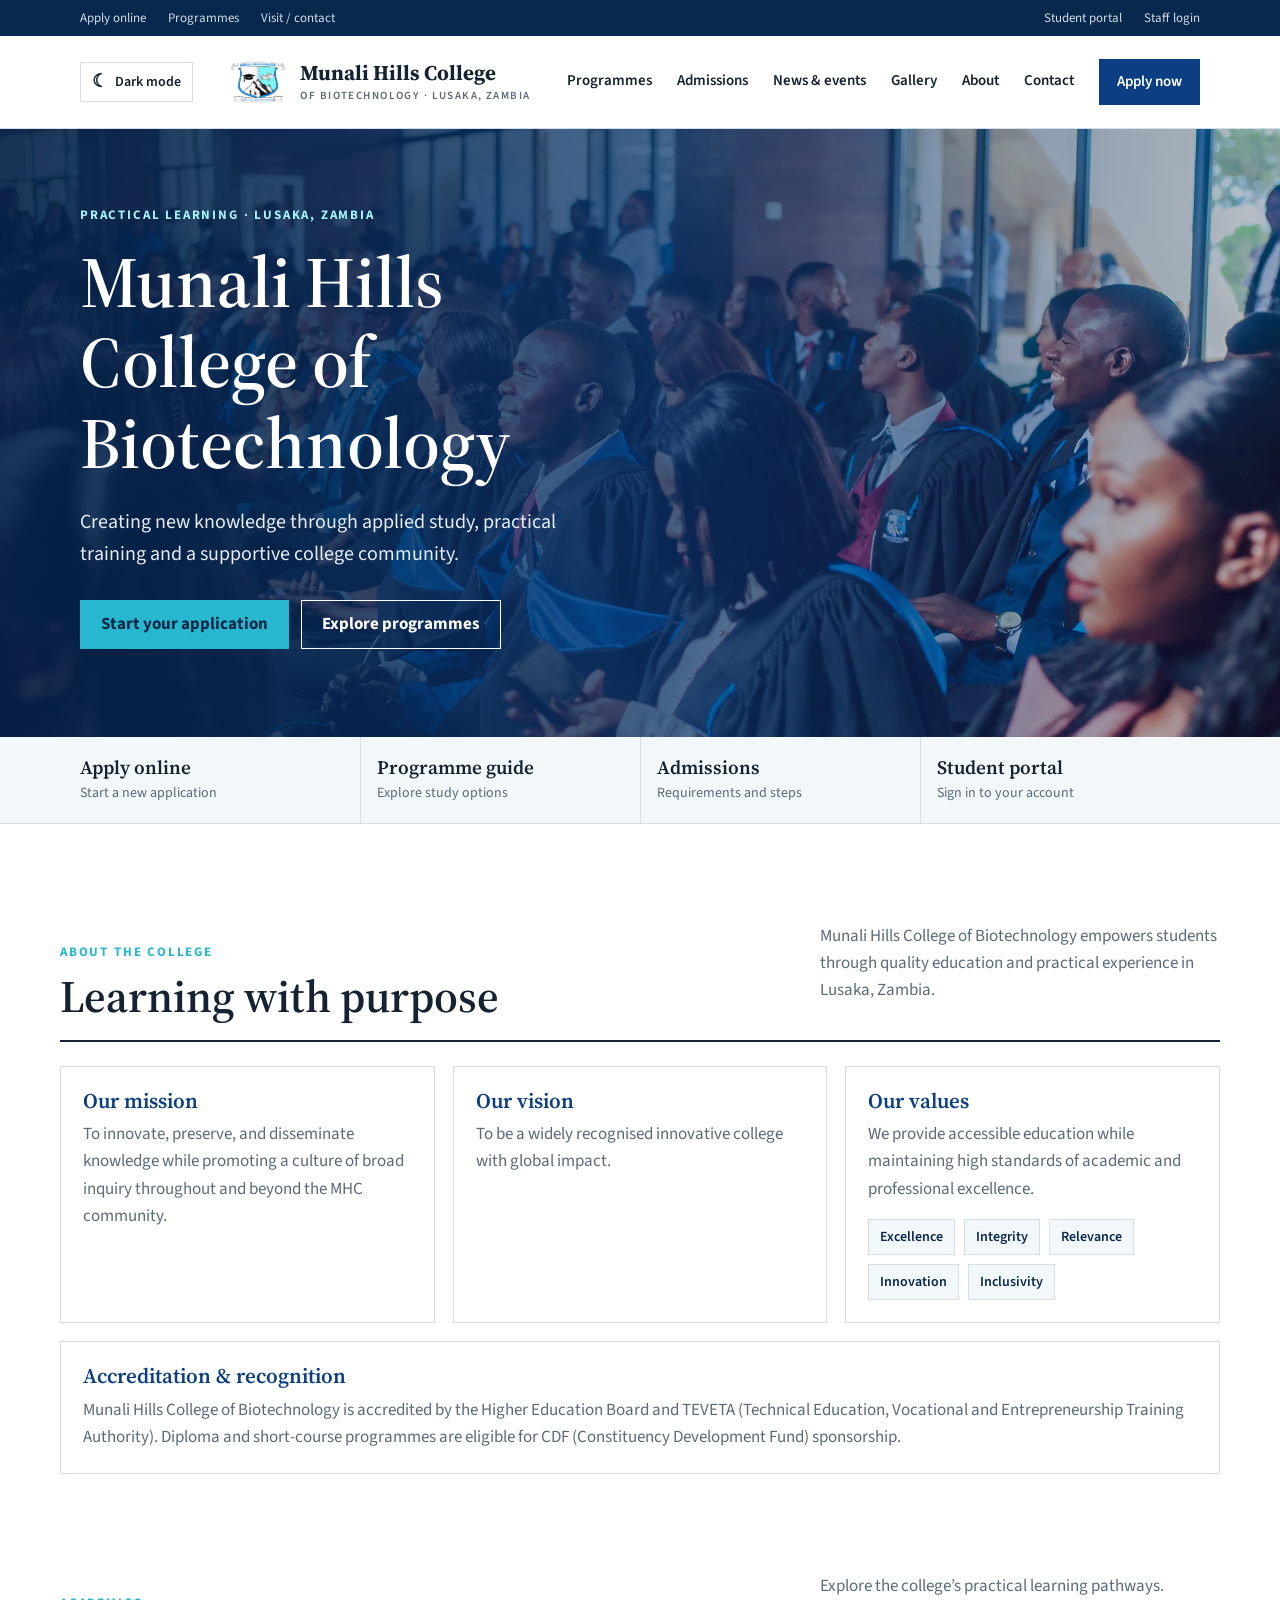
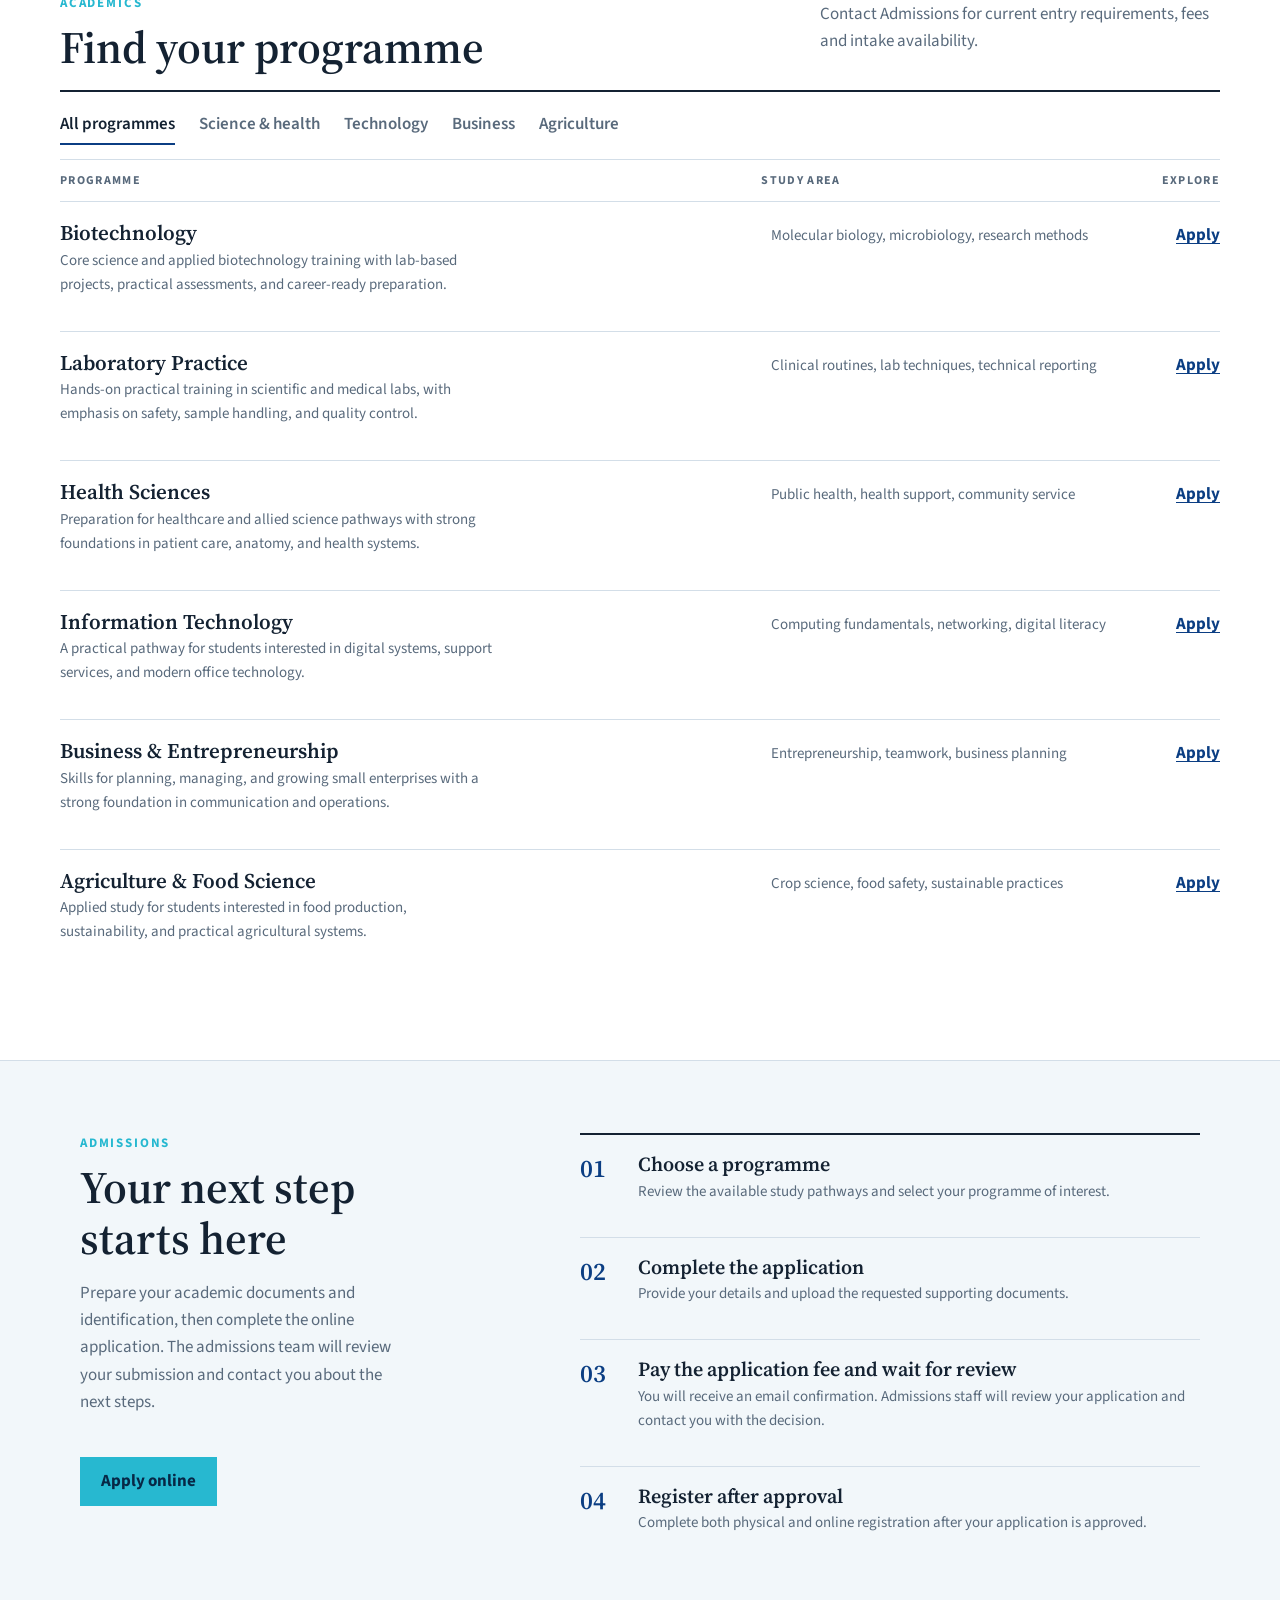
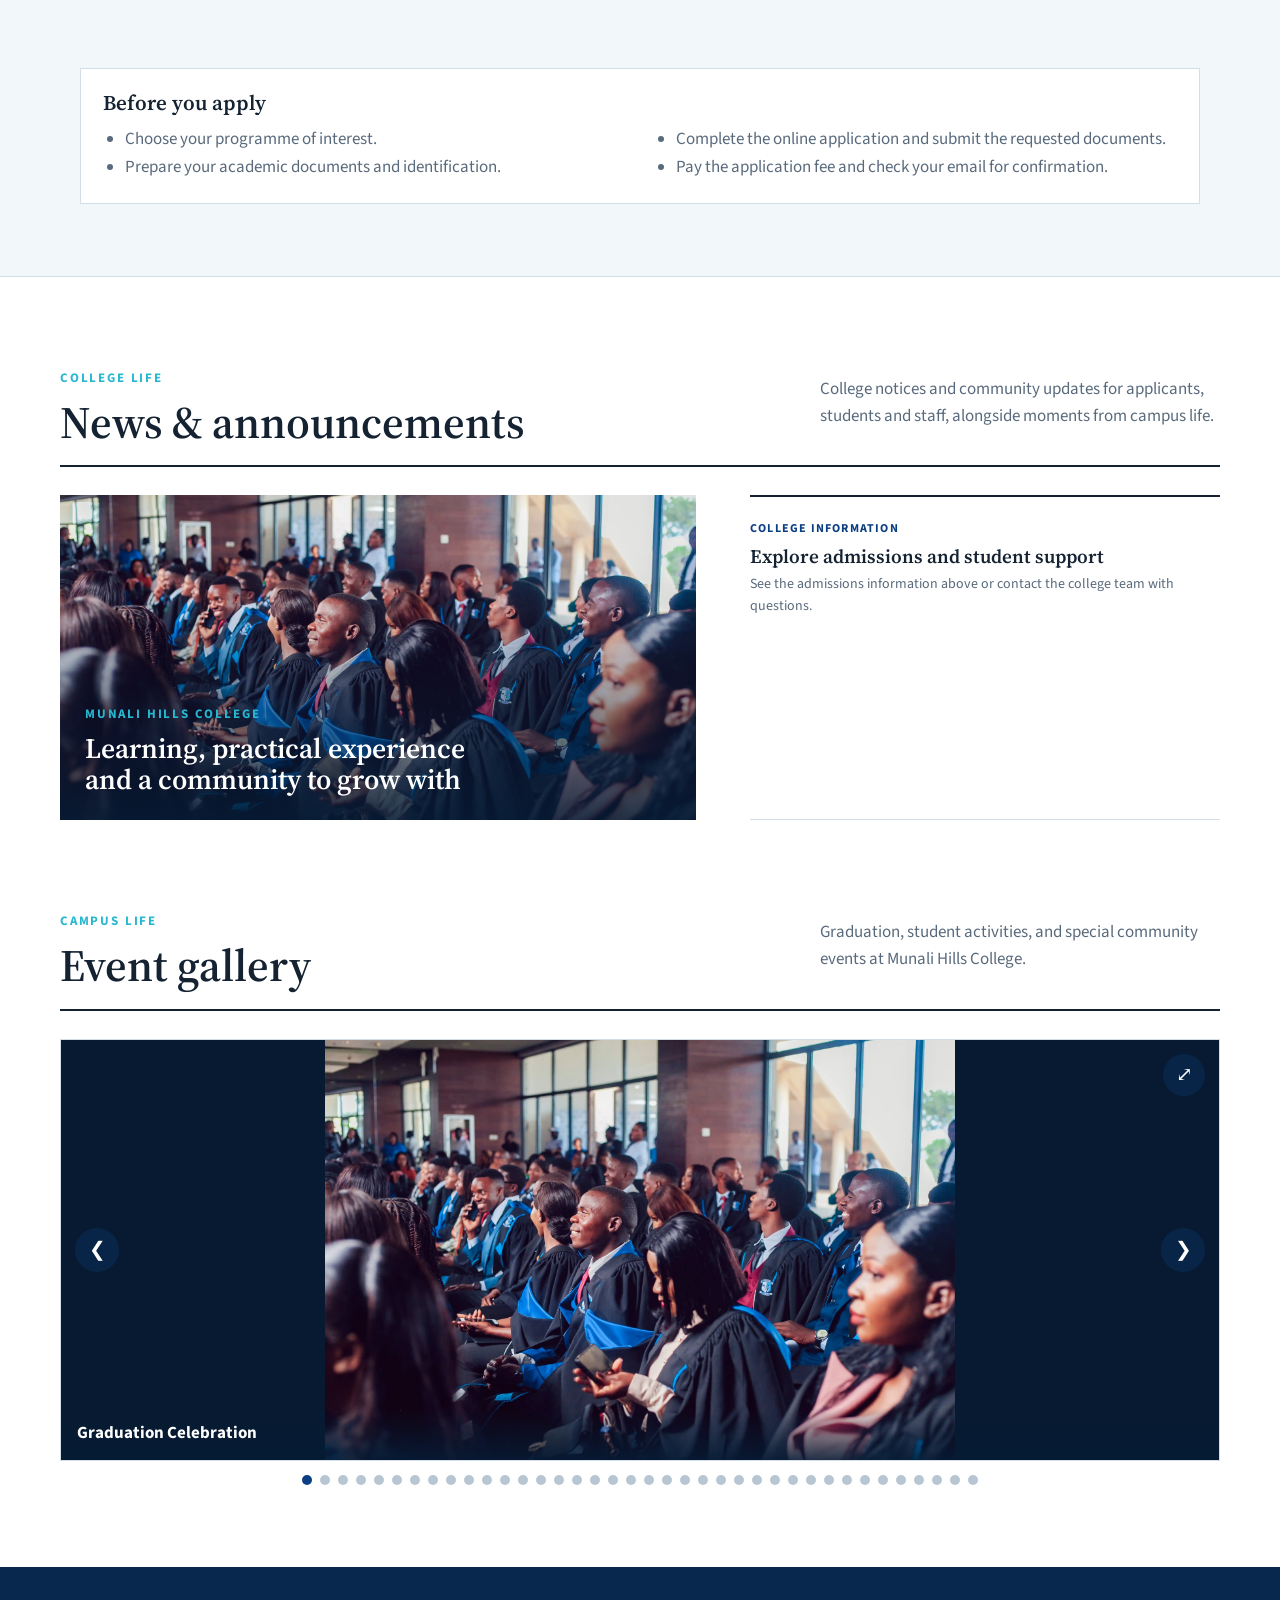
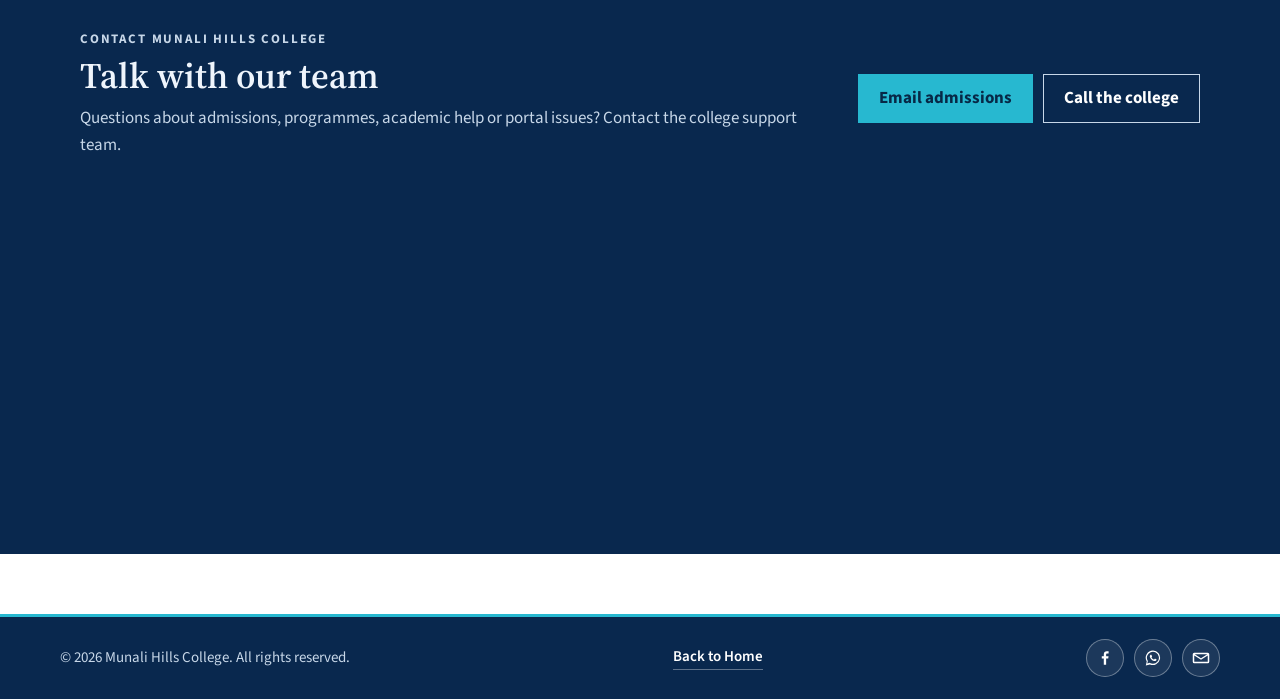
==== index.html @ 4e949d1a "Add files via upload" ====
<!doctype html>
<html lang="en">
<head>
    <meta charset="utf-8">
    <meta name="viewport" content="width=device-width, initial-scale=1">
    <meta name="description" content="Explore programmes and admissions at Munali Hills College of Biotechnology in Lusaka, Zambia.">
    <meta name="theme-color" content="#0b3e83">
    <title>Munali Hills College of Biotechnology</title>
    <link rel="icon" href="logo%204k.webp" type="image/webp">
    <link rel="preconnect" href="https://fonts.googleapis.com">
    <link rel="preconnect" href="https://fonts.gstatic.com" crossorigin>
    <link rel="stylesheet" href="https://fonts.googleapis.com/css2?family=Source+Serif+4:wght@400;600;700&family=Source+Sans+3:wght@400;500;600;700&display=swap">
    <link rel="stylesheet" href="site-theme.css">
    <script src="site-theme.js" defer></script>
    <style>
        :root {
            color-scheme: light;
            --paper: #fff;
            --wash: #f2f7fa;
            --ink: #142232;
            --muted: #596a7c;
            --rule: #d3dee8;
            --blue: #0b3e83;
            --blue-deep: #09284e;
            --cyan: #27b8d0;
            --serif: "Source Serif 4", Georgia, "Times New Roman", serif;
            --sans: "Source Sans 3", "Segoe UI", Arial, sans-serif;
        }
        html[data-theme="dark"] {
            color-scheme: dark;
            --paper: #101b2a;
            --wash: #172538;
            --ink: #e7eef7;
            --muted: #b2c0d0;
            --rule: #34465b;
            --blue-deep: #071321;
        }
        * { box-sizing: border-box; }
        html { scroll-behavior: smooth; scroll-padding-top: 92px; }
        body { margin: 0; color: var(--ink); background: var(--paper); font: 17px/1.6 var(--sans); }
        a { color: inherit; }
        button, input, select, textarea { font: inherit; }
        :focus-visible { outline: 3px solid var(--cyan); outline-offset: 3px; }
        .wrap { width: min(1160px, calc(100% - 40px)); margin-inline: auto; }
        .full { margin-inline: calc(50% - 50vw); padding-inline: max(20px, calc((100vw - 1160px) / 2)); }
        .utility { color: #eef5fc; background: var(--blue-deep); font-size: 13px; }
        .utility-inner { min-height: 36px; display: flex; align-items: center; justify-content: space-between; gap: 16px; }
        .utility-links { display: flex; flex-wrap: wrap; gap: 22px; }
        .utility a { text-decoration: none; opacity: .88; }
        .utility a:hover { opacity: 1; text-decoration: underline; }
        .masthead { position: sticky; top: 0; z-index: 20; background: var(--paper); border-bottom: 1px solid var(--rule); }
        .masthead-inner { min-height: 92px; display: flex; align-items: center; justify-content: space-between; gap: 22px; }
        .theme-toggle { flex: 0 0 auto; display: inline-flex; align-items: center; justify-content: center; gap: 7px; min-height: 40px; padding: 8px 11px; border: 1px solid var(--rule); background: var(--paper); color: var(--ink); cursor: pointer; font-size: 14px; font-weight: 600; }
        .theme-toggle:hover { border-color: var(--cyan); }
        .theme-toggle-icon { font-size: 18px; line-height: 1; }
        .brand { display: flex; align-items: center; gap: 13px; min-width: 0; text-decoration: none; }
        .brand img { display: block; width: 58px; height: 58px; object-fit: contain; flex: 0 0 auto; }
        .brand-name { font: 700 21px/1.08 var(--serif); }
        .brand-name small { display: block; margin-top: 5px; color: var(--muted); font: 600 11px/1.2 var(--sans); letter-spacing: .13em; text-transform: uppercase; }
        .main-nav { display: flex; align-items: center; gap: 25px; }
        .main-nav a { padding: 7px 0; border-bottom: 2px solid transparent; text-decoration: none; font-size: 15px; font-weight: 600; }
        .main-nav a:hover { border-bottom-color: var(--cyan); }
        .main-nav .apply-link { padding: 10px 17px; border: 1px solid var(--blue); color: #fff; background: var(--blue); }
        .main-nav .apply-link:hover { border-color: var(--blue-deep); background: var(--blue-deep); }
        .menu-toggle { display: none; border: 1px solid var(--rule); background: var(--paper); color: var(--ink); padding: 8px 11px; cursor: pointer; }
        .hero { position: relative; min-height: 570px; isolation: isolate; display: flex; align-items: center; color: #fff; background: var(--blue); overflow: hidden; }
        .hero::before { position: absolute; z-index: -2; inset: 0; content: ""; background: url("gradyating%20students.webp") center 43% / cover no-repeat; }
        .hero::after { position: absolute; z-index: -1; inset: 0; content: ""; background: linear-gradient(90deg, rgba(5, 34, 72, .9), rgba(7, 53, 107, .72) 52%, rgba(8, 37, 74, .2)); }
        .hero-copy { max-width: 720px; padding-block: 76px 88px; animation: enter .65s ease-out both; }
        .eyebrow { margin: 0; color: var(--cyan); font-size: 13px; font-weight: 700; letter-spacing: .14em; text-transform: uppercase; }
        .hero .eyebrow { color: #a5f2fb; }
        h1, h2, h3 { margin: 0; font-family: var(--serif); font-weight: 600; line-height: 1.12; text-wrap: balance; }
        h1 { max-width: 14ch; margin-top: 16px; font-size: clamp(42px, 6vw, 72px); }
        .hero-copy > p:not(.eyebrow) { max-width: 52ch; margin: 22px 0 0; color: #e6edf6; font-size: 20px; }
        .hero-actions { display: flex; flex-wrap: wrap; gap: 12px; margin-top: 30px; }
        .button { display: inline-flex; min-height: 46px; align-items: center; justify-content: center; padding: 10px 20px; border: 1px solid var(--cyan); background: var(--cyan); color: #072846; text-decoration: none; font-weight: 700; }
        .button:hover { background: #8be5ee; border-color: #8be5ee; }
        .button-outline { border-color: #fff; background: transparent; color: #fff; }
        .button-outline:hover { color: var(--blue-deep); background: #fff; border-color: #fff; }
        .quick-strip { background: var(--wash); border-bottom: 1px solid var(--rule); }
        .quick-grid { display: grid; grid-template-columns: repeat(4, minmax(0, 1fr)); }
        .quick-grid a { display: block; padding: 19px 16px; border-left: 1px solid var(--rule); text-decoration: none; }
        .quick-grid a:first-child { border-left: 0; padding-left: 0; }
        .quick-grid b { display: block; font: 600 19px/1.2 var(--serif); }
        .quick-grid span { display: block; margin-top: 3px; color: var(--muted); font-size: 14px; }
        .quick-grid a:hover b { color: var(--blue); text-decoration: underline; text-underline-offset: 3px; }
        .section { padding-top: 82px; }
        .section-heading { display: grid; grid-template-columns: 1fr 1fr; align-items: end; gap: 28px; padding-bottom: 18px; border-bottom: 2px solid var(--ink); }
        .section-heading h2 { margin-top: 8px; font-size: clamp(32px, 4vw, 45px); }
        .section-heading > p { justify-self: end; max-width: 50ch; color: var(--muted); }
        .filter-list { display: flex; flex-wrap: wrap; gap: 8px 24px; padding-block: 14px; border-bottom: 1px solid var(--rule); }
        .filter-button { padding: 5px 0; border: 0; border-bottom: 2px solid transparent; background: none; color: var(--muted); cursor: pointer; font-weight: 600; }
        .filter-button[aria-pressed="true"] { color: var(--ink); border-bottom-color: var(--blue); }
        .program-head, .program-row { display: grid; grid-template-columns: minmax(0, 1.8fr) minmax(0, 1fr) auto; align-items: baseline; gap: 24px; }
        .program-head { padding-block: 11px; color: var(--muted); font-size: 12px; font-weight: 700; letter-spacing: .11em; text-transform: uppercase; }
        .program-row { padding-block: 19px; border-top: 1px solid var(--rule); }
        .program-row h3 { font-size: 21px; }
        .program-row p { max-width: 62ch; margin-top: 4px; color: var(--muted); font-size: 15px; }
        .program-row .field { color: var(--muted); font-size: 15px; }
        .program-row[hidden] { display: none !important; }
        .text-link { color: var(--blue); font-weight: 700; text-decoration-thickness: 1px; text-underline-offset: 3px; white-space: nowrap; }
        .section-intro { max-width: 68ch; margin: 18px 0 0; color: var(--muted); }
        .about-grid, .support-grid { display: grid; grid-template-columns: repeat(3, minmax(0, 1fr)); gap: 18px; padding-top: 24px; }
        .support-grid { grid-template-columns: 1fr; }
        .info-card { padding: 22px; border: 1px solid var(--rule); background: var(--paper); }
        .info-card h3 { margin-bottom: 9px; color: var(--blue); font-size: 21px; }
        .info-card p { margin: 0; color: var(--muted); }
        .values-list { display: flex; flex-wrap: wrap; gap: 9px; margin-top: 16px; }
        .values-list span { padding: 6px 11px; border: 1px solid var(--rule); color: var(--blue-deep); background: var(--wash); font-size: 14px; font-weight: 600; }
        .admissions-checklist { grid-column: 1 / -1; display: grid; grid-template-columns: repeat(2, minmax(0, 1fr)); gap: 12px 28px; margin-top: 30px; padding: 22px; border: 1px solid var(--rule); background: var(--paper); }
        .admissions-checklist h3 { grid-column: 1 / -1; font-size: 21px; }
        .admissions-checklist ul { margin: 0; padding-left: 22px; color: var(--muted); }
        .gallery-slider { position: relative; margin-top: 28px; overflow: hidden; border: 1px solid var(--rule); background: var(--wash); }
        .gallery-stage { position: relative; min-height: 420px; overflow: hidden; background: #071a31; }
        .gallery-slide { position: absolute; inset: 0; opacity: 0; pointer-events: none; transition: opacity .5s ease; }
        .gallery-slide.active { opacity: 1; pointer-events: auto; }
        .gallery-slide img { display: block; width: 100%; height: 420px; object-fit: contain; }
        .gallery-caption { position: absolute; right: 0; bottom: 0; left: 0; padding: 12px 16px; color: #fff; background: linear-gradient(transparent, rgba(5, 27, 52, .88)); font-weight: 700; }
        .gallery-slider button { cursor: pointer; }
        .gallery-fullscreen, .gallery-nav { position: absolute; z-index: 2; display: grid; place-items: center; border: 0; border-radius: 50%; color: #fff; background: rgba(9, 40, 78, .8); }
        .gallery-fullscreen { top: 14px; right: 14px; width: 42px; height: 42px; font-size: 20px; }
        .gallery-nav { top: 50%; width: 44px; height: 44px; transform: translateY(-50%); font-size: 20px; }
        .gallery-prev { left: 14px; }
        .gallery-next { right: 14px; }
        .gallery-fullscreen-overlay { position: fixed; z-index: 100; inset: 0; display: none; align-items: center; justify-content: center; padding: 24px; background: rgba(2, 6, 23, .94); }
        .gallery-fullscreen-overlay.active { display: flex; }
        .gallery-fullscreen-panel { width: min(100%, 1100px); text-align: center; }
        .gallery-fullscreen-image { display: block; width: 100%; max-height: 78vh; object-fit: contain; }
        .gallery-fullscreen-caption { margin-top: 12px; color: #fff; font-weight: 700; }
        .gallery-fullscreen-close, .gallery-fullscreen-nav { position: absolute; z-index: 1; display: grid; place-items: center; width: 44px; height: 44px; border: 1px solid rgba(255,255,255,.4); border-radius: 50%; color: #fff; background: rgba(255,255,255,.14); font-size: 24px; }
        .gallery-fullscreen-close { top: 18px; right: 18px; }
        .gallery-fullscreen-nav { top: 50%; transform: translateY(-50%); }
        .gallery-fullscreen-prev { left: 18px; }
        .gallery-fullscreen-next { right: 18px; }
        .gallery-dots { display: flex; justify-content: center; gap: 8px; margin-top: 14px; }
        .gallery-dot { width: 10px; height: 10px; padding: 0; border: 0; border-radius: 50%; background: #b8c6d4; }
        .gallery-dot.active { background: var(--blue); }
        .news-list { display: grid; gap: 14px; }
        .contact-details { display: grid; gap: 8px; margin-top: 16px; color: #eff5fc; }
        .contact-details a { text-underline-offset: 3px; }
        .contact-map { width: 100%; min-height: 300px; border: 0; }
        .admissions { margin-top: 82px; background: var(--wash); border-block: 1px solid var(--rule); }
        .admissions-inner { display: grid; grid-template-columns: minmax(0, .9fr) minmax(0, 1.3fr); gap: 70px; padding-block: 72px; }
        .admissions h2 { margin-top: 8px; font-size: clamp(32px, 4vw, 45px); }
        .admissions-intro { max-width: 40ch; margin-top: 17px; color: var(--muted); }
        .admissions .button { margin-top: 24px; }
        .steps { margin: 0; padding: 0; list-style: none; counter-reset: step; }
        .steps li { display: grid; grid-template-columns: 48px 1fr; gap: 10px; padding-block: 18px; border-top: 1px solid var(--rule); counter-increment: step; }
        .steps li:first-child { border-top: 2px solid var(--ink); }
        .steps li::before { content: counter(step, decimal-leading-zero); color: var(--blue); font: 600 25px/1.2 var(--serif); }
        .steps h3 { font-size: 20px; }
        .steps p { margin-top: 4px; color: var(--muted); font-size: 15px; }
        .news-grid { display: grid; grid-template-columns: 1.15fr .85fr; gap: 54px; padding-top: 28px; }
        .feature-news { position: relative; min-height: 325px; display: flex; align-items: end; overflow: hidden; color: white; background: var(--blue); }
        .feature-news img { position: absolute; inset: 0; width: 100%; height: 100%; object-fit: cover; }
        .feature-news::after { position: absolute; inset: 35% 0 0; content: ""; background: linear-gradient(transparent, rgba(5, 27, 52, .88)); }
        .feature-news-copy { position: relative; z-index: 1; padding: 25px; }
        .feature-news h3 { margin-top: 8px; font-size: 28px; }
        .events { border-top: 2px solid var(--ink); }
        .event { padding-block: 17px; border-bottom: 1px solid var(--rule); }
        .event time { color: var(--blue); font-size: 12px; font-weight: 700; letter-spacing: .1em; text-transform: uppercase; }
        .event h3 { margin-top: 5px; font-size: 19px; }
        .event p { margin-top: 5px; color: var(--muted); font-size: 14px; }
        .contact-band { margin-top: 82px; color: #eff5fc; background: var(--blue-deep); }
        .contact-inner { display: grid; grid-template-columns: 1fr auto; align-items: center; gap: 30px; padding-block: 54px; }
        .contact-inner h2 { margin-top: 7px; font-size: 36px; }
        .contact-inner p { margin-top: 8px; color: #c7d7e8; }
        .contact-actions { display: flex; flex-wrap: wrap; gap: 10px; }
        .contact-actions .button-outline { border-color: #c7d7e8; }
        html[data-theme="dark"] .quick-grid a,
        html[data-theme="dark"] .filter-button { color: var(--ink); }
        html[data-theme="dark"] .info-card,
        html[data-theme="dark"] .admissions-checklist { color: var(--ink); }
        html[data-theme="dark"] .info-card h3 { color: #8dccff; }
        html[data-theme="dark"] .values-list span { color: #d8ebff; }
        html[data-theme="dark"] .text-link { color: #8dccff; }
        html[data-theme="dark"] .event time { color: #8dccff; }
        html[data-theme="dark"] .filter-button[aria-pressed="true"] { border-bottom-color: #8dccff; }
        html[data-theme="dark"] .gallery-dot.active { background: #8dccff; }
        @keyframes enter { from { opacity: 0; transform: translateY(13px); } to { opacity: 1; transform: translateY(0); } }
        @media (max-width: 900px) {
            .main-nav { gap: 14px; }
            .main-nav a { font-size: 14px; }
            .admissions-inner { gap: 38px; }
        }
        @media (max-width: 1100px) {
            .utility .secondary-links { display: none; }
            .masthead-inner { position: relative; flex-wrap: wrap; gap: 8px; padding-block: 9px; }
            .brand { flex: 1 1 auto; min-width: 0; gap: 7px; }
            .theme-toggle { width: 40px; min-width: 40px; padding: 7px; }
            .theme-toggle-label { display: none; }
            .menu-toggle { display: inline-flex; flex: 0 0 auto; align-items: center; gap: 5px; padding: 7px 8px; font-size: 13px; }
            .main-nav { display: none; order: 4; width: 100%; align-items: stretch; flex-direction: column; gap: 0; padding-block: 8px 4px; }
            .main-nav[data-open="true"] { display: flex; }
            .main-nav a { display: block; padding: 11px 4px; border-bottom: 1px solid var(--rule); }
            .main-nav .apply-link { margin-top: 10px; text-align: center; }
        }
        @media (max-width: 700px) {
            .wrap { width: min(100% - 32px, 1160px); }
            .full { padding-inline: 16px; }
            .utility-inner { min-height: 34px; }
            .utility-links { gap: 15px; }
            .utility .secondary-links { display: none; }
            .masthead-inner { min-height: 76px; flex-wrap: wrap; gap: 8px; padding-block: 9px; }
            .brand { flex: 1 1 auto; gap: 7px; }
            .brand img { width: 40px; height: 40px; }
            .brand-name { font-size: 15px; }
            .brand-name small { font-size: 9px; }
            .theme-toggle { width: 40px; min-width: 40px; padding: 7px; }
            .theme-toggle-label { display: none; }
            .menu-toggle { display: inline-flex; flex: 0 0 auto; align-items: center; gap: 5px; padding: 7px 8px; font-size: 13px; }
            .main-nav { display: none; order: 3; width: 100%; align-items: stretch; flex-direction: column; gap: 0; padding-block: 8px 4px; }
            .main-nav[data-open="true"] { display: flex; }
            .main-nav a, .main-nav a:not(.apply-link) { display: block; padding: 11px 4px; border-bottom: 1px solid var(--rule); }
            .main-nav .apply-link { margin-top: 10px; text-align: center; }
            .hero { min-height: 510px; }
            .hero::before { background-position: 56% center; }
            .hero-copy { padding-block: 60px 70px; }
            .hero-copy > p:not(.eyebrow) { font-size: 18px; }
            .quick-grid { grid-template-columns: repeat(2, minmax(0, 1fr)); }
            .quick-grid a { padding: 15px 10px; border-top: 1px solid var(--rule); }
            .quick-grid a:nth-child(odd) { border-left: 0; padding-left: 0; }
            .quick-grid a:nth-child(-n+2) { border-top: 0; }
            .about-grid, .support-grid { grid-template-columns: 1fr; }
            .admissions-checklist { grid-template-columns: 1fr; }
            .gallery-stage { min-height: 250px; }
            .gallery-slide img { height: 250px; }
            .gallery-dots { display: none; }
            .gallery-fullscreen-nav { width: 38px; height: 38px; }
            .gallery-fullscreen-prev { left: 8px; }
            .gallery-fullscreen-next { right: 8px; }
            .section { padding-top: 60px; }
            .section-heading { grid-template-columns: 1fr; gap: 12px; }
            .section-heading > p { justify-self: start; }
            .program-head { display: none; }
            .program-row { grid-template-columns: minmax(0, 1fr) auto; gap: 8px 14px; }
            .program-row > div:first-child { grid-column: 1 / -1; }
            .program-row .field { font-size: 13px; }
            .admissions { margin-top: 60px; }
            .admissions-inner { grid-template-columns: 1fr; gap: 34px; padding-block: 54px; }
            .news-grid { grid-template-columns: 1fr; gap: 28px; }
            .feature-news { min-height: 270px; }
            .contact-band { margin-top: 60px; }
            .contact-inner { grid-template-columns: 1fr; padding-block: 42px; }
        }
        @media (prefers-reduced-motion: reduce) {
            html { scroll-behavior: auto; }
            *, *::before, *::after { animation-duration: .01ms !important; transition-duration: .01ms !important; }
        }
    </style>
    <link rel="stylesheet" href="footer.css">
</head>
<body>
    <div class="utility full">
        <div class="wrap utility-inner">
            <div class="utility-links"><a href="signup.html">Apply online</a><a href="#programmes">Programmes</a><a href="#contact">Visit / contact</a></div>
            <div class="utility-links secondary-links"><a href="login.html">Student portal</a><a href="admin_login.html">Staff login</a></div>
        </div>
    </div>
    <header class="masthead full">
        <div class="wrap masthead-inner">
            <button class="theme-toggle" id="themeToggle" data-theme-toggle type="button" aria-label="Switch to dark mode" aria-pressed="false" title="Switch to dark mode"><span class="theme-toggle-icon" aria-hidden="true">☾</span><span class="theme-toggle-label">Dark mode</span></button>
            <a class="brand" href="index.html" aria-label="Munali Hills College home">
                <img src="logo%204k.webp" alt="Munali Hills College crest">
                <span class="brand-name">Munali Hills College<small>of Biotechnology · Lusaka, Zambia</small></span>
            </a>
            <button class="menu-toggle" id="menuToggle" type="button" aria-expanded="false" aria-controls="mainNav"><span aria-hidden="true">☰</span> Menu</button>
            <nav class="main-nav" id="mainNav" aria-label="Main navigation">
                <a href="#programmes">Programmes</a>
                <a href="#admissions">Admissions</a>
                <a href="#news">News &amp; events</a>
                <a href="#gallery">Gallery</a>
                <a href="#about">About</a>
                <a href="#contact">Contact</a>
                <a class="apply-link" href="signup.html">Apply now</a>
            </nav>
        </div>
    </header>

    <main id="top">
        <section class="hero full" aria-labelledby="heroTitle">
            <div class="wrap"><div class="hero-copy">
                <p class="eyebrow">Practical learning · Lusaka, Zambia</p>
                <h1 id="heroTitle">Munali Hills College of Biotechnology</h1>
                <p>Creating new knowledge through applied study, practical training and a supportive college community.</p>
                <div class="hero-actions"><a class="button" href="signup.html">Start your application</a><a class="button button-outline" href="#programmes">Explore programmes</a></div>
            </div></div>
        </section>

        <section class="quick-strip full" aria-label="Quick links"><div class="wrap quick-grid">
            <a href="signup.html"><b>Apply online</b><span>Start a new application</span></a>
            <a href="#programmes"><b>Programme guide</b><span>Explore study options</span></a>
            <a href="#admissions"><b>Admissions</b><span>Requirements and steps</span></a>
            <a href="login.html"><b>Student portal</b><span>Sign in to your account</span></a>
        </div></section>

        <section class="section wrap" id="about">
            <div class="section-heading"><div><p class="eyebrow">About the college</p><h2>Learning with purpose</h2></div><p>Munali Hills College of Biotechnology empowers students through quality education and practical experience in Lusaka, Zambia.</p></div>
            <div class="about-grid">
                <article class="info-card"><h3>Our mission</h3><p>To innovate, preserve, and disseminate knowledge while promoting a culture of broad inquiry throughout and beyond the MHC community.</p></article>
                <article class="info-card"><h3>Our vision</h3><p>To be a widely recognised innovative college with global impact.</p></article>
                <article class="info-card"><h3>Our values</h3><p>We provide accessible education while maintaining high standards of academic and professional excellence.</p><div class="values-list"><span>Excellence</span><span>Integrity</span><span>Relevance</span><span>Innovation</span><span>Inclusivity</span></div></article>
            </div>
            <article class="info-card" style="margin-top:18px;"><h3>Accreditation &amp; recognition</h3><p>Munali Hills College of Biotechnology is accredited by the Higher Education Board and TEVETA (Technical Education, Vocational and Entrepreneurship Training Authority). Diploma and short-course programmes are eligible for CDF (Constituency Development Fund) sponsorship.</p></article>
        </section>

        <section class="section wrap" id="programmes">
            <div class="section-heading"><div><p class="eyebrow">Academics</p><h2>Find your programme</h2></div><p>Explore the college’s practical learning pathways. Contact Admissions for current entry requirements, fees and intake availability.</p></div>
            <div class="filter-list" role="group" aria-label="Filter programmes">
                <button class="filter-button" type="button" data-filter="all" aria-pressed="true">All programmes</button>
                <button class="filter-button" type="button" data-filter="science" aria-pressed="false">Science &amp; health</button>
                <button class="filter-button" type="button" data-filter="technology" aria-pressed="false">Technology</button>
                <button class="filter-button" type="button" data-filter="business" aria-pressed="false">Business</button>
                <button class="filter-button" type="button" data-filter="agriculture" aria-pressed="false">Agriculture</button>
            </div>
            <div class="program-head" aria-hidden="true"><span>Programme</span><span>Study area</span><span>Explore</span></div>
            <div id="programmeList">
                <article class="program-row" data-category="science"><div><h3>Biotechnology</h3><p>Core science and applied biotechnology training with lab-based projects, practical assessments, and career-ready preparation.</p></div><div class="field">Molecular biology, microbiology, research methods</div><a class="text-link" href="#admissions">Apply</a></article>
                <article class="program-row" data-category="science"><div><h3>Laboratory Practice</h3><p>Hands-on practical training in scientific and medical labs, with emphasis on safety, sample handling, and quality control.</p></div><div class="field">Clinical routines, lab techniques, technical reporting</div><a class="text-link" href="#admissions">Apply</a></article>
                <article class="program-row" data-category="science"><div><h3>Health Sciences</h3><p>Preparation for healthcare and allied science pathways with strong foundations in patient care, anatomy, and health systems.</p></div><div class="field">Public health, health support, community service</div><a class="text-link" href="#admissions">Apply</a></article>
                <article class="program-row" data-category="technology"><div><h3>Information Technology</h3><p>A practical pathway for students interested in digital systems, support services, and modern office technology.</p></div><div class="field">Computing fundamentals, networking, digital literacy</div><a class="text-link" href="#admissions">Apply</a></article>
                <article class="program-row" data-category="business"><div><h3>Business &amp; Entrepreneurship</h3><p>Skills for planning, managing, and growing small enterprises with a strong foundation in communication and operations.</p></div><div class="field">Entrepreneurship, teamwork, business planning</div><a class="text-link" href="#admissions">Apply</a></article>
                <article class="program-row" data-category="agriculture"><div><h3>Agriculture &amp; Food Science</h3><p>Applied study for students interested in food production, sustainability, and practical agricultural systems.</p></div><div class="field">Crop science, food safety, sustainable practices</div><a class="text-link" href="#admissions">Apply</a></article>
            </div>
        </section>

        <section class="admissions full" id="admissions"><div class="wrap admissions-inner">
            <div><p class="eyebrow">Admissions</p><h2>Your next step starts here</h2><p class="admissions-intro">Prepare your academic documents and identification, then complete the online application. The admissions team will review your submission and contact you about the next steps.</p><a class="button" href="signup.html">Apply online</a></div>
            <ol class="steps">
                <li><div><h3>Choose a programme</h3><p>Review the available study pathways and select your programme of interest.</p></div></li>
                <li><div><h3>Complete the application</h3><p>Provide your details and upload the requested supporting documents.</p></div></li>
                <li><div><h3>Pay the application fee and wait for review</h3><p>You will receive an email confirmation. Admissions staff will review your application and contact you with the decision.</p></div></li>
                <li><div><h3>Register after approval</h3><p>Complete both physical and online registration after your application is approved.</p></div></li>
            </ol>
            <div class="admissions-checklist">
                <h3>Before you apply</h3>
                <ul><li>Choose your programme of interest.</li><li>Prepare your academic documents and identification.</li></ul>
                <ul><li>Complete the online application and submit the requested documents.</li><li>Pay the application fee and check your email for confirmation.</li></ul>
            </div>
        </div></section>

        <section class="section wrap" id="news">
            <div class="section-heading"><div><p class="eyebrow">College life</p><h2>News &amp; announcements</h2></div><p>College notices and community updates for applicants, students and staff, alongside moments from campus life.</p></div>
            <div class="news-grid">
                <article class="feature-news"><img src="gradyating%20students%20(1).webp" alt="Munali Hills College graduates celebrating"><div class="feature-news-copy"><p class="eyebrow">Munali Hills College</p><h3>Learning, practical experience and a community to grow with</h3></div></article>
                <div class="events news-list" id="announcementList">
                    <article class="event"><time>College information</time><h3>Explore admissions and student support</h3><p>See the admissions information above or contact the college team with questions.</p></article>
                </div>
            </div>
        </section>

        <section class="section wrap" id="gallery">
            <div class="section-heading"><div><p class="eyebrow">Campus life</p><h2>Event gallery</h2></div><p>Graduation, student activities, and special community events at Munali Hills College.</p></div>
            <div class="gallery-slider" aria-label="Campus event gallery">
                <button type="button" class="gallery-fullscreen" aria-label="View image full screen">⤢</button>
                <button type="button" class="gallery-nav gallery-prev" aria-label="Previous image">&#10094;</button>
                <div class="gallery-stage">
                    <div class="gallery-slide active" aria-hidden="false">
                            <img src="gradyating%20students.webp" alt="Graduation celebration at Munali Hills College" loading="eager" decoding="async">
                            <div class="gallery-caption">Graduation Celebration</div>
                        </div>
                        <div class="gallery-slide" aria-hidden="true">
                            <img src="student%202.webp" alt="Students participating in a campus event" loading="eager" decoding="async">
                            <div class="gallery-caption">Student Engagement</div>
                        </div>
                        <div class="gallery-slide" aria-hidden="true">
                            <img src="11.webp" alt="College event activity with students and staff" loading="lazy" decoding="async">
                            <div class="gallery-caption">Campus Event</div>
                        </div>
                        <div class="gallery-slide" aria-hidden="true">
                            <img src="principle.webp" alt="Students gathered for a college program" loading="lazy" decoding="async">
                            <div class="gallery-caption">Community Programs</div>
                        </div>
                        <div class="gallery-slide" aria-hidden="true">
                            <img src="gradyating%20students%20%281%29.webp" alt="Graduating students posing together after the ceremony" loading="lazy" decoding="async">
                            <div class="gallery-caption">Graduating Class</div>
                        </div>
                        <div class="gallery-slide" aria-hidden="true">
                            <img src="student%205.webp" alt="Student life and engagement at the college" loading="lazy" decoding="async">
                            <div class="gallery-caption">Student Life</div>
                        </div>
                        <div class="gallery-slide" aria-hidden="true">
                            <img src="dcs.webp" alt="Special college event and community engagement" loading="lazy" decoding="async">
                            <div class="gallery-caption">Special Occasion</div>
                        </div>
                        <div class="gallery-slide" aria-hidden="true">
                            <img src="FB_IMG_1773737761592.webp" alt="Campus event photo from the college gallery" loading="lazy" decoding="async">
                            <div class="gallery-caption">Campus Memories</div>
                        </div>
                        <div class="gallery-slide" aria-hidden="true">
                            <img src="FB_IMG_1782737969540.jpg" alt="Another campus event photo from the gallery" loading="lazy" decoding="async">
                            <div class="gallery-caption">College Activities</div>
                        </div>
                        <div class="gallery-slide" aria-hidden="true">
                            <img src="FB_IMG_1782737972301.jpg" alt="Practical learning and student activity image" loading="lazy" decoding="async">
                            <div class="gallery-caption">Practical Learning</div>
                        </div>
                        <div class="gallery-slide" aria-hidden="true">
                            <img src="FB_IMG_1782737975433.jpg" alt="Students in a practical or event setting" loading="lazy" decoding="async">
                            <div class="gallery-caption">Student Participation</div>
                        </div>
                        <div class="gallery-slide" aria-hidden="true">
                            <img src="gs1.webp" alt="A memorable campus event snapshot" loading="lazy" decoding="async">
                            <div class="gallery-caption">Campus Highlights</div>
                        </div>
                        <div class="gallery-slide" aria-hidden="true">
                            <img src="1.jpg" alt="Campus gallery image 1" loading="lazy" decoding="async">
                            <div class="gallery-caption">Campus Image 1</div>
                        </div>
                        <div class="gallery-slide" aria-hidden="true">
                            <img src="2.jpg" alt="Campus gallery image 2" loading="lazy" decoding="async">
                            <div class="gallery-caption">Campus Image 2</div>
                        </div>
                        <div class="gallery-slide" aria-hidden="true">
                            <img src="3.jpg" alt="Campus gallery image 3" loading="lazy" decoding="async">
                            <div class="gallery-caption">Campus Image 3</div>
                        </div>
                        <div class="gallery-slide" aria-hidden="true">
                            <img src="4.jpg" alt="Campus gallery image 4" loading="lazy" decoding="async">
                            <div class="gallery-caption">Campus Image 4</div>
                        </div>
                        <div class="gallery-slide" aria-hidden="true">
                            <img src="5.jpg" alt="Campus gallery image 5" loading="lazy" decoding="async">
                            <div class="gallery-caption">Campus Image 5</div>
                        </div>
                        <div class="gallery-slide" aria-hidden="true">
                            <img src="6.jpg" alt="Campus gallery image 6" loading="lazy" decoding="async">
                            <div class="gallery-caption">Campus Image 6</div>
                        </div>
                        <div class="gallery-slide" aria-hidden="true">
                            <img src="7.jpg" alt="Campus gallery image 7" loading="lazy" decoding="async">
                            <div class="gallery-caption">Campus Image 7</div>
                        </div>
                        <div class="gallery-slide" aria-hidden="true">
                            <img src="8.jpg" alt="Campus gallery image 8" loading="lazy" decoding="async">
                            <div class="gallery-caption">Campus Image 8</div>
                        </div>
                        <div class="gallery-slide" aria-hidden="true">
                            <img src="9.jpg" alt="Campus gallery image 9" loading="lazy" decoding="async">
                            <div class="gallery-caption">Campus Image 9</div>
                        </div>
                        <div class="gallery-slide" aria-hidden="true">
                            <img src="10.jpg" alt="Campus gallery image 10" loading="lazy" decoding="async">
                            <div class="gallery-caption">Campus Image 10</div>
                        </div>
                        <div class="gallery-slide" aria-hidden="true">
                            <img src="11.jpg" alt="Campus gallery image 11" loading="lazy" decoding="async">
                            <div class="gallery-caption">Campus Image 11</div>
                        </div>
                        <div class="gallery-slide" aria-hidden="true">
                            <img src="12.jpg" alt="Campus gallery image 12" loading="lazy" decoding="async">
                            <div class="gallery-caption">Campus Image 12</div>
                        </div>
                        <div class="gallery-slide" aria-hidden="true">
                            <img src="13.jpg" alt="Campus gallery image 13" loading="lazy" decoding="async">
                            <div class="gallery-caption">Campus Image 13</div>
                        </div>
                        <div class="gallery-slide" aria-hidden="true">
                            <img src="14.jpg" alt="Campus gallery image 14" loading="lazy" decoding="async">
                            <div class="gallery-caption">Campus Image 14</div>
                        </div>
                        <div class="gallery-slide" aria-hidden="true">
                            <img src="16.jpg" alt="Campus gallery image 16" loading="lazy" decoding="async">
                            <div class="gallery-caption">Campus Image 16</div>
                        </div>
                        <div class="gallery-slide" aria-hidden="true">
                            <img src="17.jpg" alt="Campus gallery image 17" loading="lazy" decoding="async">
                            <div class="gallery-caption">Campus Image 17</div>
                        </div>
                        <div class="gallery-slide" aria-hidden="true">
                            <img src="18.jpg" alt="Campus gallery image 18" loading="lazy" decoding="async">
                            <div class="gallery-caption">Campus Image 18</div>
                        </div>
                        <div class="gallery-slide" aria-hidden="true">
                            <img src="19.jpg" alt="Campus gallery image 19" loading="lazy" decoding="async">
                            <div class="gallery-caption">Campus Image 19</div>
                        </div>
                        <div class="gallery-slide" aria-hidden="true">
                            <img src="20.jpg" alt="Campus gallery image 20" loading="lazy" decoding="async">
                            <div class="gallery-caption">Campus Image 20</div>
                        </div>
                        <div class="gallery-slide" aria-hidden="true">
                            <img src="21.jpg" alt="Campus gallery image 21" loading="lazy" decoding="async">
                            <div class="gallery-caption">Campus Image 21</div>
                        </div>
                        <div class="gallery-slide" aria-hidden="true">
                            <img src="22.jpg" alt="Campus gallery image 22" loading="lazy" decoding="async">
                            <div class="gallery-caption">Campus Image 22</div>
                        </div>
                        <div class="gallery-slide" aria-hidden="true">
                            <img src="23.jpg" alt="Campus gallery image 23" loading="lazy" decoding="async">
                            <div class="gallery-caption">Campus Image 23</div>
                        </div>
                        <div class="gallery-slide" aria-hidden="true">
                            <img src="24.jpg" alt="Campus gallery image 24" loading="lazy" decoding="async">
                            <div class="gallery-caption">Campus Image 24</div>
                        </div>
                        <div class="gallery-slide" aria-hidden="true">
                            <img src="25.jpg" alt="Campus gallery image 25" loading="lazy" decoding="async">
                            <div class="gallery-caption">Campus Image 25</div>
                        </div>
                        <div class="gallery-slide" aria-hidden="true">
                            <img src="26.jpg" alt="Campus gallery image 26" loading="lazy" decoding="async">
                            <div class="gallery-caption">Campus Image 26</div>
                        </div>
                        <div class="gallery-slide" aria-hidden="true">
                            <img src="27.jpg" alt="Campus gallery image 27" loading="lazy" decoding="async">
                            <div class="gallery-caption">Campus Image 27</div>
                        </div>
                </div>
                <button type="button" class="gallery-nav gallery-next" aria-label="Next image">&#10095;</button>
            </div>
            <div class="gallery-dots" aria-label="Gallery slides"></div>
        </section>

        <section class="contact-band full" id="contact"><div class="wrap contact-inner">
            <div><p class="eyebrow">Contact Munali Hills College</p><h2>Talk with our team</h2><p>Questions about admissions, programmes, academic help or portal issues? Contact the college support team.</p>
            </div>
            <div class="contact-actions"><a class="button" href="mailto:munalihills@gmail.com">Email admissions</a><a class="button button-outline" href="tel:+260978713023">Call the college</a>
            </div>
        </div>
        <div class="wrap support-grid">
            <iframe class="contact-map" id="location" title="Munali Hills College location map" loading="lazy" allowfullscreen src="https://www.google.com/maps?q=J5GC%2B64G,+Lusaka&output=embed"></iframe>
        </div>
        </section>
    </main>

    <div class="gallery-fullscreen-overlay" aria-hidden="true">
        <button type="button" class="gallery-fullscreen-close" aria-label="Close full screen gallery">&times;</button>
        <button type="button" class="gallery-fullscreen-nav gallery-fullscreen-prev" aria-label="Previous image">&#10094;</button>
        <div class="gallery-fullscreen-panel"><img class="gallery-fullscreen-image" src="" alt=""><div class="gallery-fullscreen-caption"></div></div>
        <button type="button" class="gallery-fullscreen-nav gallery-fullscreen-next" aria-label="Next image">&#10095;</button>
    </div>

    <footer class="mhc-public-footer">
    <div class="mhc-public-footer-inner">
        <p class="mhc-public-copyright">&copy; <span data-current-year>2026</span> Munali Hills College. All rights reserved.</p>
        <a class="mhc-public-home" href="index.html">Back to Home</a>
        <nav class="mhc-public-socials" aria-label="Contact and social media">
            <a href="https://www.facebook.com/munalihills" target="_blank" rel="noopener noreferrer" aria-label="Facebook" title="Facebook"><svg viewBox="0 0 24 24" aria-hidden="true"><path d="M13.5 21v-8.2h2.8l.4-3.2h-3.2v-2c0-.9.3-1.6 1.6-1.6h1.7V3.1c-.3 0-1.3-.1-2.4-.1-2.4 0-4 1.5-4 4.2v2.4H7.7v3.2h2.7V21h3.1z"/></svg></a>
            <a href="https://wa.me/260774069095" target="_blank" rel="noopener noreferrer" aria-label="WhatsApp" title="WhatsApp"><svg viewBox="0 0 24 24" aria-hidden="true"><path d="M12 2a9.7 9.7 0 0 0-8.3 14.7L2.4 22l5.5-1.4A9.7 9.7 0 1 0 12 2zm0 17.7a8 8 0 0 1-4.1-1.1l-.3-.2-3.3.9.9-3.2-.2-.3A8 8 0 1 1 12 19.7zm4.4-6c-.2-.1-1.3-.7-1.5-.8-.2-.1-.4-.1-.5.1-.2.2-.6.8-.8.9-.1.2-.3.2-.5.1-.2-.1-.9-.3-1.8-1.1-.7-.6-1.1-1.3-1.3-1.5-.1-.2 0-.3.1-.5l.4-.4.2-.4c.1-.1 0-.3 0-.4l-.7-1.7c-.2-.4-.3-.4-.5-.4h-.4c-.2 0-.4.1-.6.3-.2.2-.8.8-.8 1.9s.8 2.2.9 2.4c.1.2 1.6 2.5 3.9 3.4.5.2.9.3 1.2.4.5.1.9.1 1.3.1.4-.1 1.3-.5 1.5-1 .2-.5.2-.9.2-1 0-.1-.2-.2-.4-.3z"/></svg></a>
            <a href="mailto:munalihills@gmail.com" aria-label="Email Munali Hills College" title="Email"><svg viewBox="0 0 24 24" aria-hidden="true"><path d="M3 5h18a2 2 0 0 1 2 2v10a2 2 0 0 1-2 2H3a2 2 0 0 1-2-2V7a2 2 0 0 1 2-2zm9 7.2L20.4 7H3.6l8.4 5.2zm-9 4.9h18V8.8l-9 5.5-9-5.5v8.3z"/></svg></a>
        </nav>
    </div>
</footer>
<script>document.querySelectorAll('[data-current-year]').forEach(function(e){e.textContent=new Date().getFullYear();});</script>

    <script>
        const filterButtons = document.querySelectorAll('.filter-button');
        const programmeRows = document.querySelectorAll('.program-row');
        filterButtons.forEach((button) => button.addEventListener('click', () => {
            const filter = button.dataset.filter;
            filterButtons.forEach((item) => item.setAttribute('aria-pressed', String(item === button)));
            programmeRows.forEach((row) => { row.hidden = filter !== 'all' && row.dataset.category !== filter; });
        }));

        const menuToggle = document.getElementById('menuToggle');
        const mainNav = document.getElementById('mainNav');
        menuToggle.addEventListener('click', () => {
            const expanded = menuToggle.getAttribute('aria-expanded') === 'true';
            menuToggle.setAttribute('aria-expanded', String(!expanded));
            mainNav.dataset.open = String(!expanded);
        });

        const gallerySlides = Array.from(document.querySelectorAll('.gallery-slide'));
        const galleryDotsContainer = document.querySelector('.gallery-dots');
        const galleryOverlay = document.querySelector('.gallery-fullscreen-overlay');
        const galleryFullscreenImage = document.querySelector('.gallery-fullscreen-image');
        const galleryFullscreenCaption = document.querySelector('.gallery-fullscreen-caption');
        let galleryIndex = 0;
        let galleryAutoplay;

        gallerySlides.forEach((slide, index) => {
            const dot = document.createElement('button');
            dot.type = 'button';
            dot.className = 'gallery-dot';
            dot.setAttribute('aria-label', `Go to gallery image ${index + 1}`);
            dot.addEventListener('click', () => showGallerySlide(index));
            galleryDotsContainer.appendChild(dot);
        });

        const galleryDots = Array.from(document.querySelectorAll('.gallery-dot'));
        function showGallerySlide(index) {
            galleryIndex = (index + gallerySlides.length) % gallerySlides.length;
            gallerySlides.forEach((slide, slideIndex) => {
                const active = slideIndex === galleryIndex;
                slide.classList.toggle('active', active);
                slide.setAttribute('aria-hidden', String(!active));
                galleryDots[slideIndex].classList.toggle('active', active);
            });
        }

        function restartGalleryAutoplay() {
            window.clearInterval(galleryAutoplay);
            if (!window.matchMedia('(max-width: 768px)').matches) {
                galleryAutoplay = window.setInterval(() => showGallerySlide(galleryIndex + 1), 5000);
            }
        }

        function updateGalleryFullscreen() {
            const activeSlide = gallerySlides[galleryIndex];
            const image = activeSlide.querySelector('img');
            galleryFullscreenImage.src = image.currentSrc || image.src;
            galleryFullscreenImage.alt = image.alt;
            galleryFullscreenCaption.textContent = activeSlide.querySelector('.gallery-caption').textContent;
        }

        document.querySelector('.gallery-prev').addEventListener('click', () => {
            showGallerySlide(galleryIndex - 1);
            restartGalleryAutoplay();
        });
        document.querySelector('.gallery-next').addEventListener('click', () => {
            showGallerySlide(galleryIndex + 1);
            restartGalleryAutoplay();
        });
        document.querySelector('.gallery-fullscreen').addEventListener('click', () => {
            updateGalleryFullscreen();
            galleryOverlay.classList.add('active');
            galleryOverlay.setAttribute('aria-hidden', 'false');
            document.body.style.overflow = 'hidden';
        });
        document.querySelector('.gallery-fullscreen-close').addEventListener('click', closeGalleryFullscreen);
        document.querySelector('.gallery-fullscreen-prev').addEventListener('click', () => {
            showGallerySlide(galleryIndex - 1);
            updateGalleryFullscreen();
        });
        document.querySelector('.gallery-fullscreen-next').addEventListener('click', () => {
            showGallerySlide(galleryIndex + 1);
            updateGalleryFullscreen();
        });
        galleryOverlay.addEventListener('click', (event) => {
            if (event.target === galleryOverlay) closeGalleryFullscreen();
        });
        document.addEventListener('keydown', (event) => {
            if (event.key === 'Escape' && galleryOverlay.classList.contains('active')) closeGalleryFullscreen();
        });

        function closeGalleryFullscreen() {
            galleryOverlay.classList.remove('active');
            galleryOverlay.setAttribute('aria-hidden', 'true');
            document.body.style.overflow = '';
        }

        showGallerySlide(0);
        restartGalleryAutoplay();

        fetch('announcements.json').then(r => r.ok ? r.json() : []).catch(() => []).then(items => {
            if (!Array.isArray(items) || !items.length) return;
            const esc = s => String(s ?? '').replace(/[&<>"']/g, c => ({'&':'&amp;','<':'&lt;','>':'&gt;','"':'&quot;',"'":'&#39;'}[c]));
            document.getElementById('announcementList').innerHTML = items.map(a => {
                const d = a.created_at ? new Date(a.created_at) : null;
                const date = d && !isNaN(d) ? d.toLocaleDateString('en-US', {year:'numeric', month:'long', day:'numeric'}) : 'College notice';
                return '<article class="event"><time>' + esc(date) + '</time><h3>' + esc(a.title || 'Announcement') + '</h3><p>' + esc(a.message).replace(/\n/g, '<br>') + '</p><p>Posted by ADMIN</p></article>';
            }).join('');
        });
    </script>
</body>
</html>
---- footer.css ----
/* Self-contained footer styles for .mhc-public-footer (used on every page) */
.mhc-public-footer {
    width: 100%;
    margin-top: 60px;
    padding: 0;
    background: #09284e;
    border-top: 3px solid #27b8d0;
    color: #eef5fc;
    font-family: "Source Sans 3", "Segoe UI", Arial, sans-serif;
    font-size: 15px;
    line-height: 1.5;
}

.mhc-public-footer-inner {
    display: flex;
    flex-wrap: wrap;
    align-items: center;
    justify-content: space-between;
    gap: 14px 24px;
    width: min(1160px, calc(100% - 40px));
    margin-inline: auto;
    padding-block: 22px;
}

.mhc-public-copyright {
    margin: 0;
    color: #c7d7e8;
}

.mhc-public-home {
    color: #fff;
    font-weight: 600;
    text-decoration: none;
    border-bottom: 1px solid rgba(255, 255, 255, .35);
}

.mhc-public-home:hover {
    border-bottom-color: #fff;
}

.mhc-public-socials {
    display: flex;
    align-items: center;
    gap: 10px;
}

.mhc-public-socials a {
    display: grid;
    place-items: center;
    width: 38px;
    height: 38px;
    border-radius: 50%;
    border: 1px solid rgba(255, 255, 255, .35);
    background: rgba(255, 255, 255, .08);
    transition: background .2s ease, border-color .2s ease;
}

.mhc-public-socials a:hover {
    background: #27b8d0;
    border-color: #27b8d0;
}

.mhc-public-socials svg {
    display: block;
    width: 18px;
    height: 18px;
    fill: #fff;
}

.mhc-public-socials a:hover svg {
    fill: #072846;
}

@media (max-width: 700px) {
    .mhc-public-footer-inner {
        flex-direction: column;
        text-align: center;
        padding-block: 26px;
    }
}
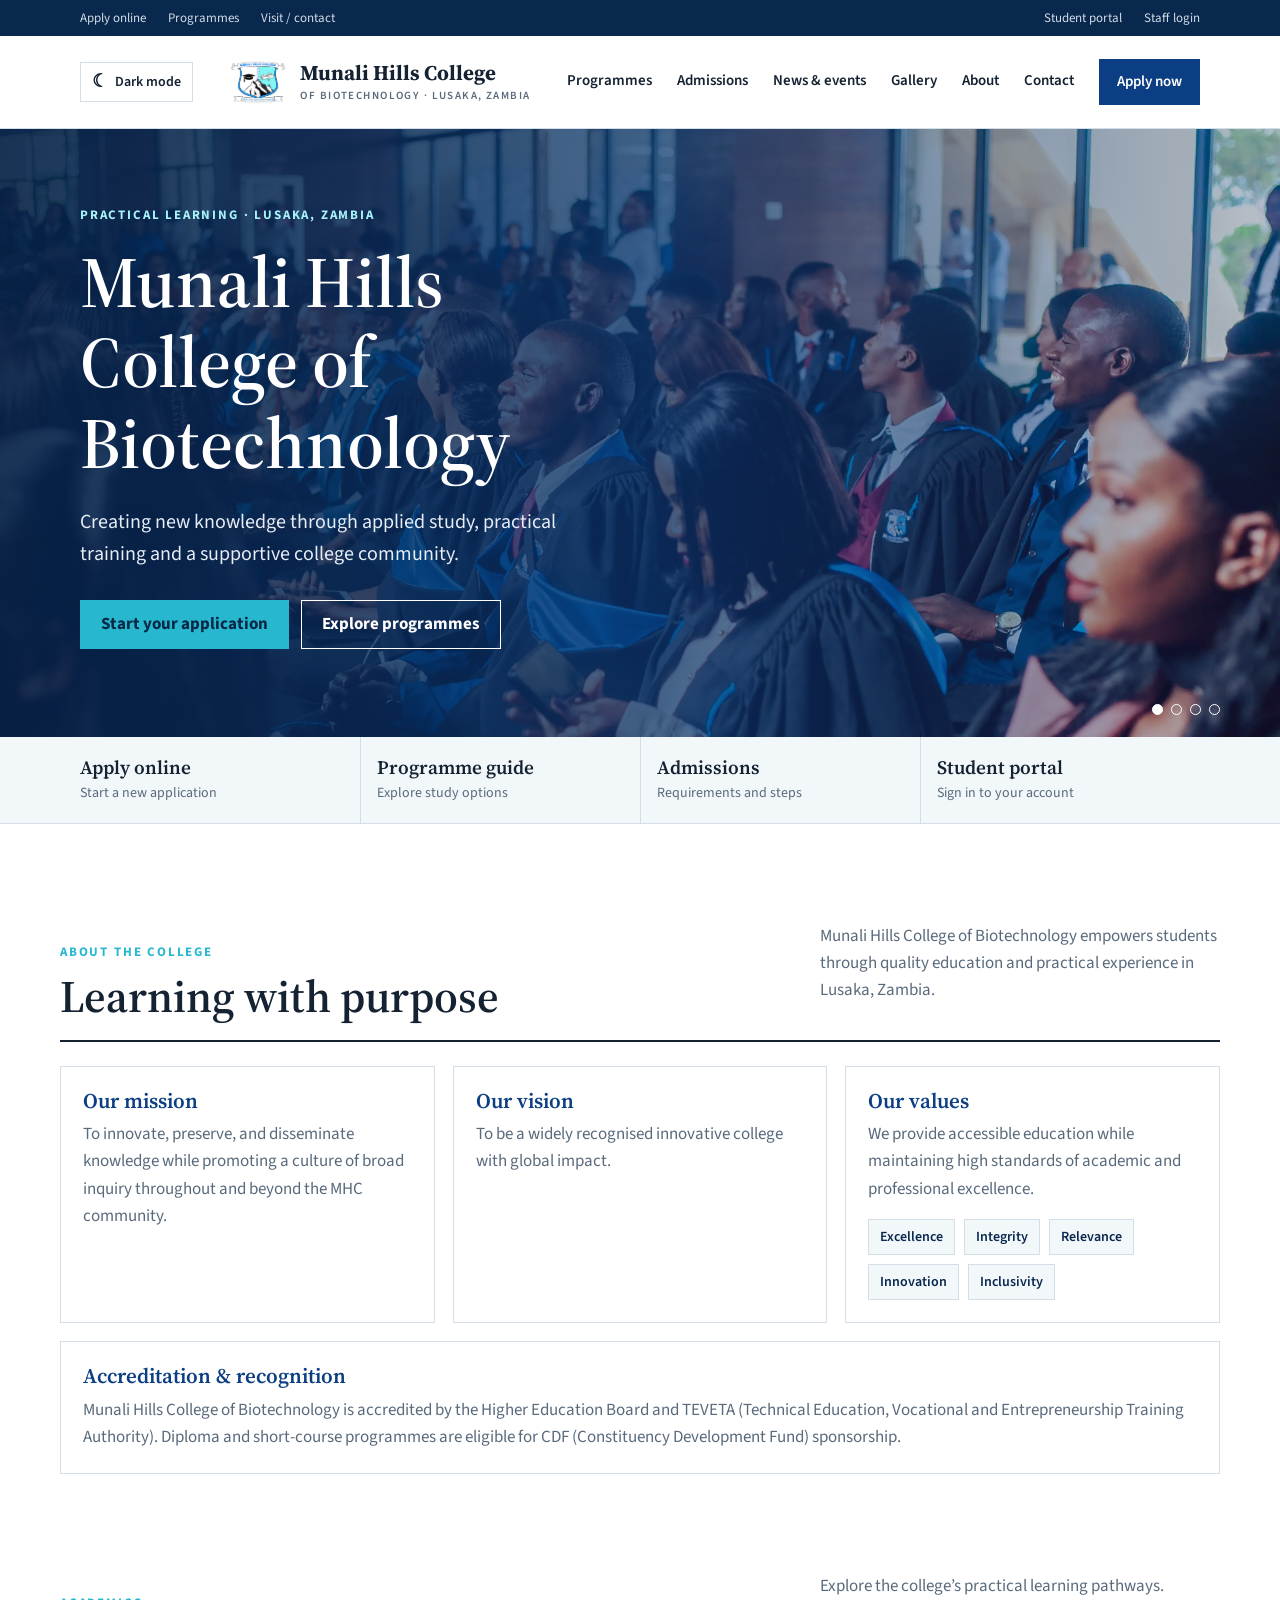
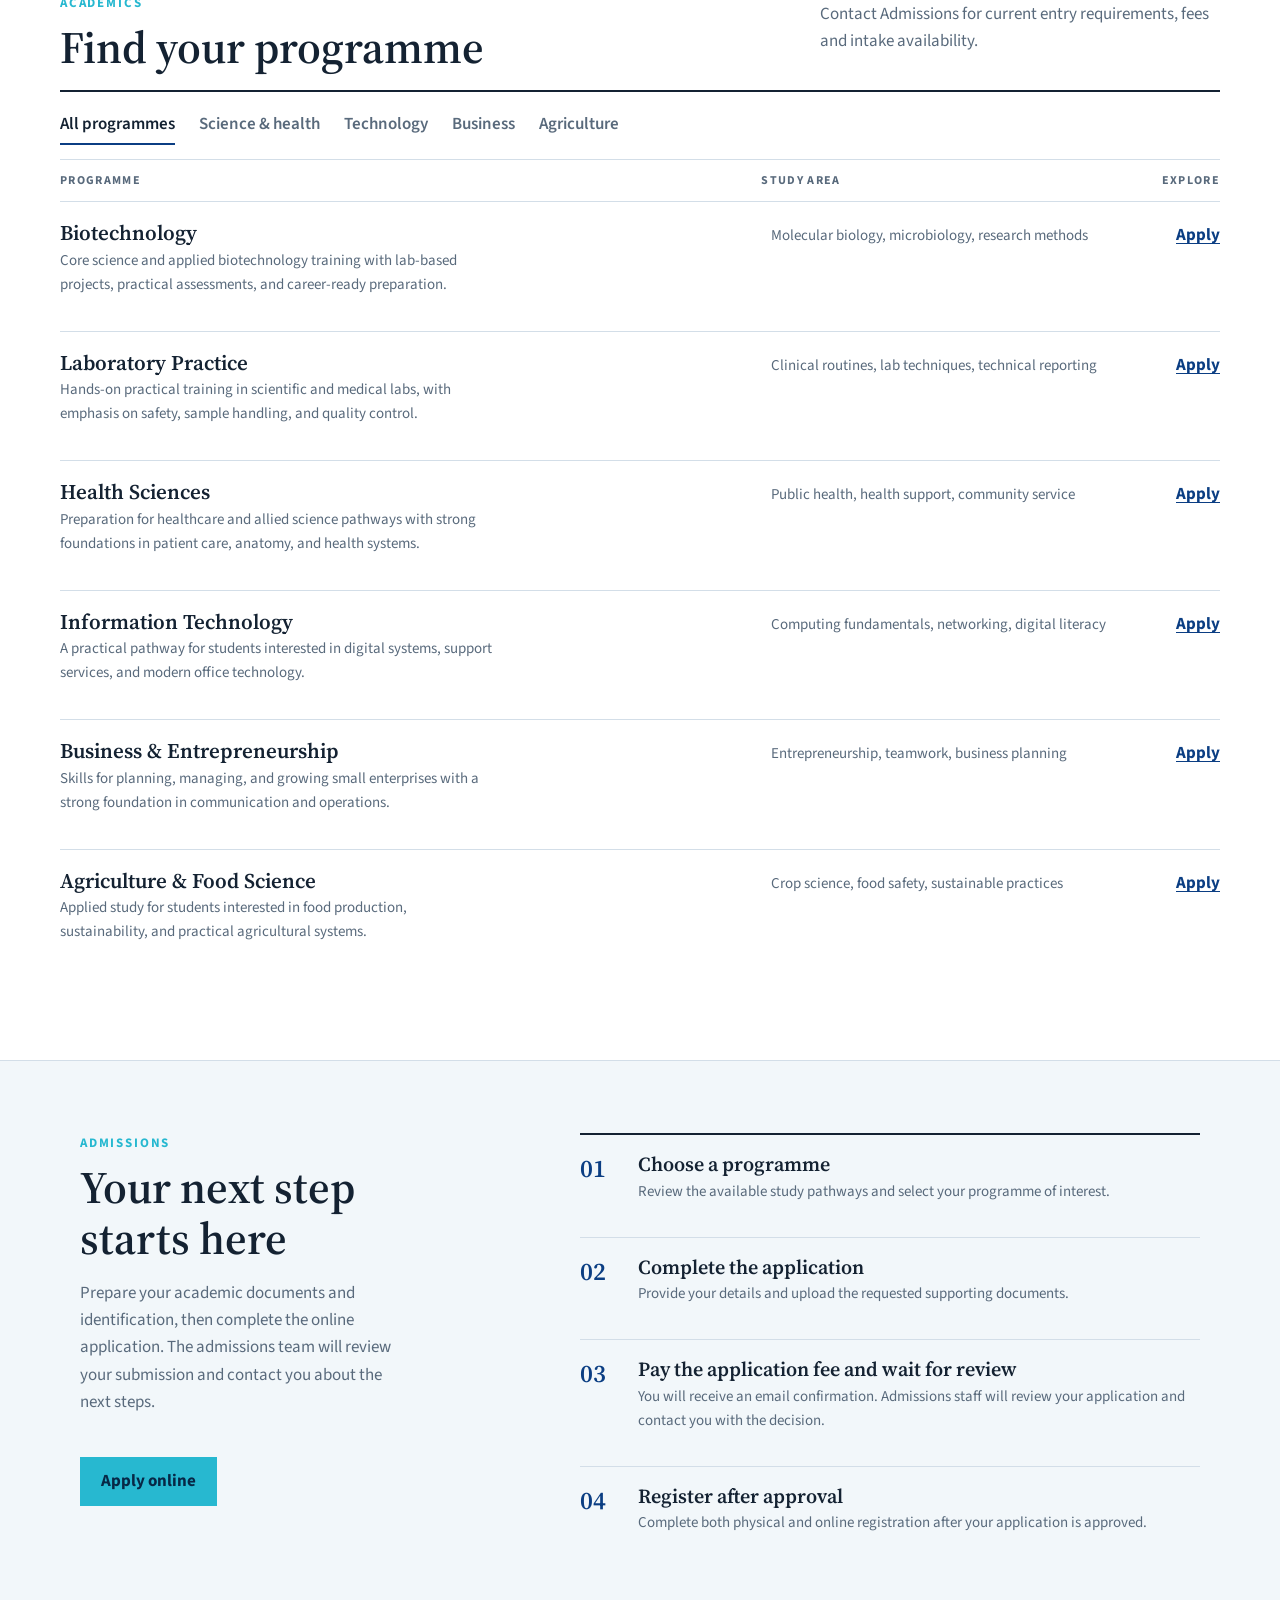
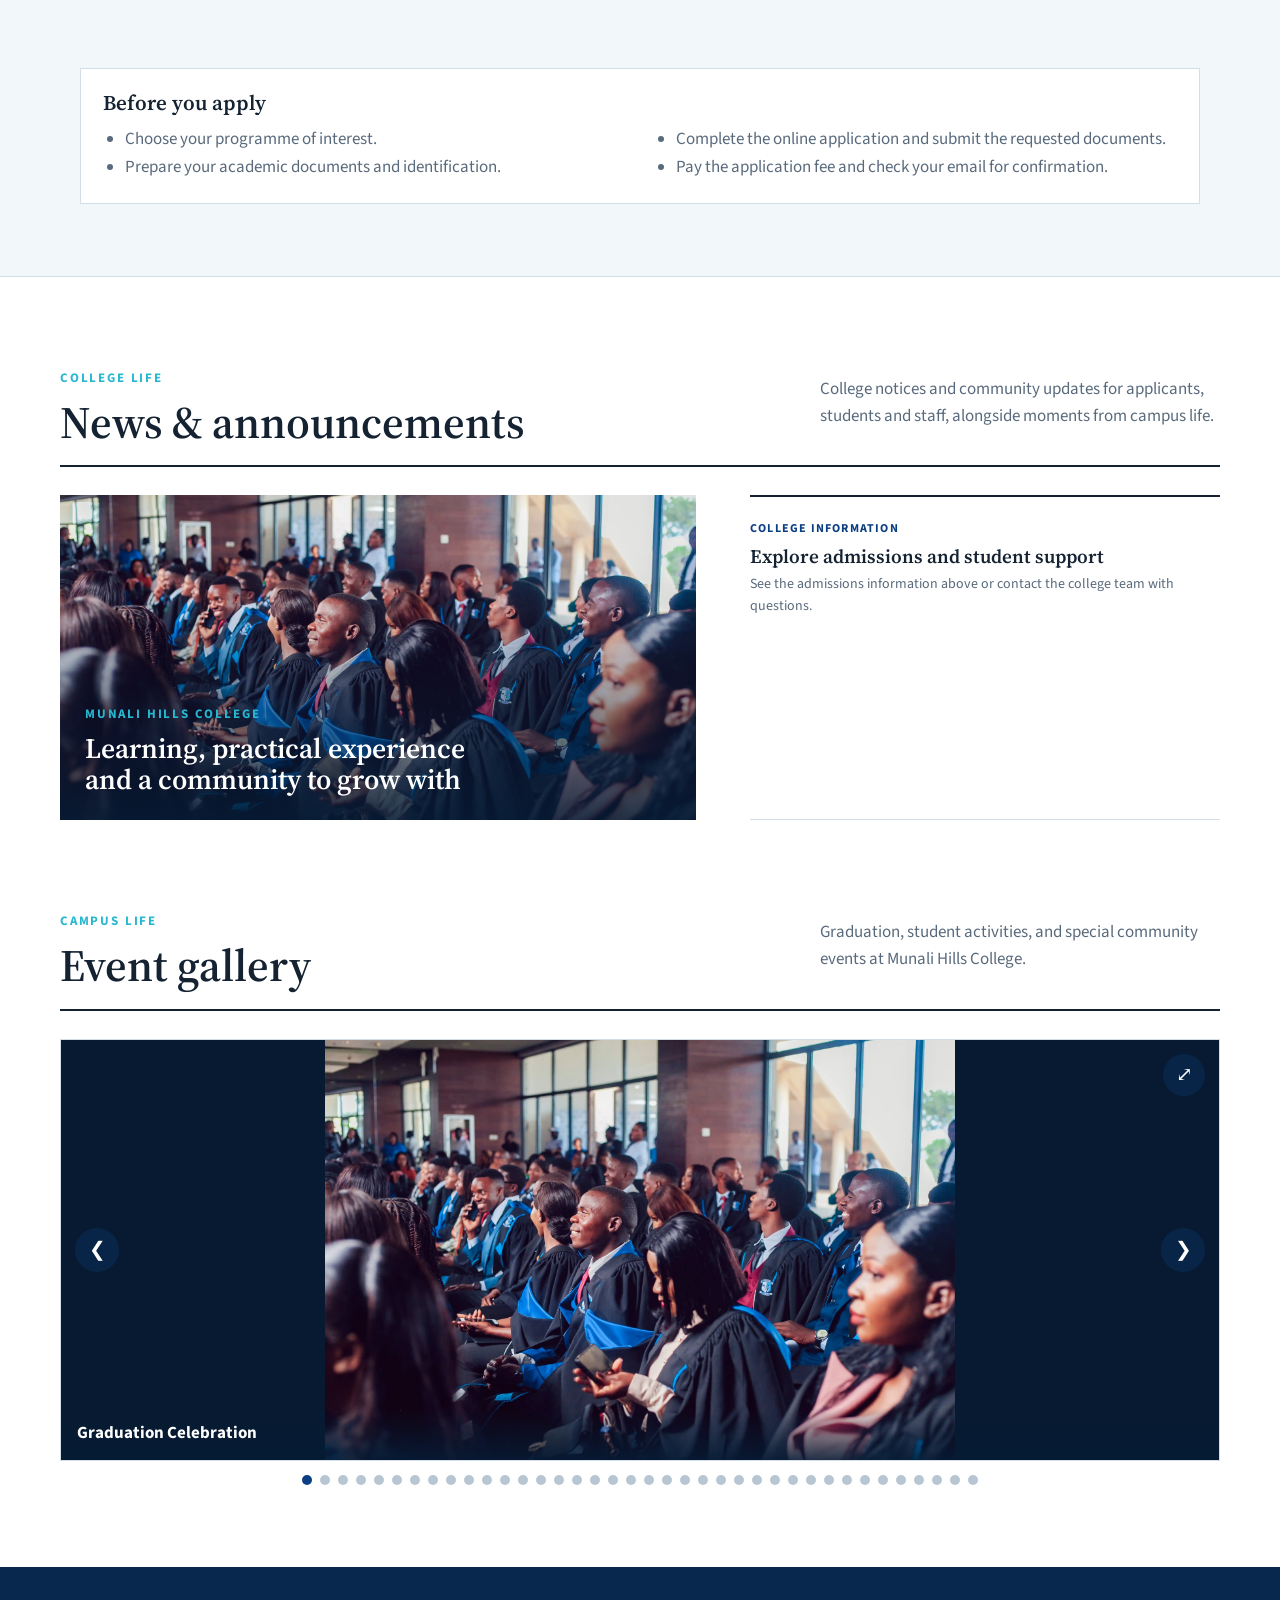
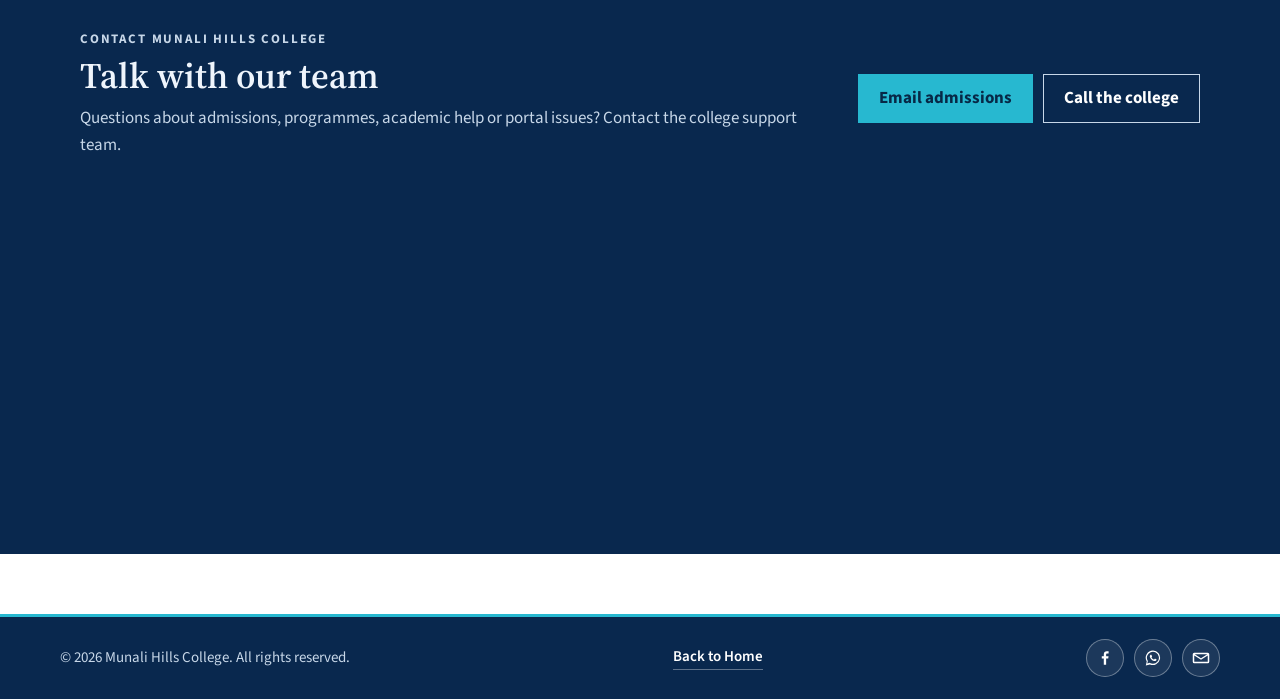
==== commit 9c33b70f: "Add files via upload" ====
--- a/index.html
+++ b/index.html
@@ -64,7 +64,12 @@
         .main-nav .apply-link:hover { border-color: var(--blue-deep); background: var(--blue-deep); }
         .menu-toggle { display: none; border: 1px solid var(--rule); background: var(--paper); color: var(--ink); padding: 8px 11px; cursor: pointer; }
         .hero { position: relative; min-height: 570px; isolation: isolate; display: flex; align-items: center; color: #fff; background: var(--blue); overflow: hidden; }
-        .hero::before { position: absolute; z-index: -2; inset: 0; content: ""; background: url("gradyating%20students.webp") center 43% / cover no-repeat; }
+        .hero-slides { position: absolute; z-index: -2; inset: 0; }
+        .hero-slide { position: absolute; inset: 0; background-size: cover; background-position: center 43%; background-repeat: no-repeat; opacity: 0; transition: opacity 1.4s ease-in-out; }
+        .hero-slide.active { opacity: 1; }
+        .hero-dots { position: absolute; z-index: 1; right: max(20px, calc((100vw - 1160px) / 2)); bottom: 22px; display: flex; gap: 8px; }
+        .hero-dot { width: 11px; height: 11px; padding: 0; border: 1px solid #fff; border-radius: 50%; background: transparent; cursor: pointer; }
+        .hero-dot.active { background: #fff; }
         .hero::after { position: absolute; z-index: -1; inset: 0; content: ""; background: linear-gradient(90deg, rgba(5, 34, 72, .9), rgba(7, 53, 107, .72) 52%, rgba(8, 37, 74, .2)); }
         .hero-copy { max-width: 720px; padding-block: 76px 88px; animation: enter .65s ease-out both; }
         .eyebrow { margin: 0; color: var(--cyan); font-size: 13px; font-weight: 700; letter-spacing: .14em; text-transform: uppercase; }
@@ -214,7 +219,7 @@
             .main-nav a, .main-nav a:not(.apply-link) { display: block; padding: 11px 4px; border-bottom: 1px solid var(--rule); }
             .main-nav .apply-link { margin-top: 10px; text-align: center; }
             .hero { min-height: 510px; }
-            .hero::before { background-position: 56% center; }
+            .hero-slide { background-position: 56% center; }
             .hero-copy { padding-block: 60px 70px; }
             .hero-copy > p:not(.eyebrow) { font-size: 18px; }
             .quick-grid { grid-template-columns: repeat(2, minmax(0, 1fr)); }
@@ -279,6 +284,13 @@
 
     <main id="top">
         <section class="hero full" aria-labelledby="heroTitle">
+            <div class="hero-slides" aria-hidden="true">
+            <div class="hero-slide active" style="background-image:url('gradyating%20students.webp')"></div>
+            <div class="hero-slide" style="background-image:url('student%202.webp')"></div>
+            <div class="hero-slide" style="background-image:url('principle.webp')"></div>
+            <div class="hero-slide" style="background-image:url('student%205.webp')"></div>
+            </div>
+            <div class="hero-dots" role="group" aria-label="Hero images"></div>
             <div class="wrap"><div class="hero-copy">
                 <p class="eyebrow">Practical learning · Lusaka, Zambia</p>
                 <h1 id="heroTitle">Munali Hills College of Biotechnology</h1>
@@ -644,6 +656,31 @@
         showGallerySlide(0);
         restartGalleryAutoplay();
 
+        (function () {
+            const slides = Array.from(document.querySelectorAll('.hero-slide'));
+            const dotsBox = document.querySelector('.hero-dots');
+            if (slides.length < 2) return;
+            let i = 0, timer;
+            const dots = slides.map((_, n) => {
+                const b = document.createElement('button');
+                b.type = 'button'; b.className = 'hero-dot' + (n === 0 ? ' active' : '');
+                b.setAttribute('aria-label', 'Show hero image ' + (n + 1));
+                b.addEventListener('click', () => { show(n); start(); });
+                dotsBox.appendChild(b); return b;
+            });
+            function show(n) {
+                i = (n + slides.length) % slides.length;
+                slides.forEach((s, k) => s.classList.toggle('active', k === i));
+                dots.forEach((d, k) => d.classList.toggle('active', k === i));
+            }
+            function start() {
+                clearInterval(timer);
+                if (window.matchMedia('(prefers-reduced-motion: reduce)').matches) return;
+                timer = setInterval(() => show(i + 1), 5000);
+            }
+            start();
+        })();
+
         fetch('announcements.json').then(r => r.ok ? r.json() : []).catch(() => []).then(items => {
             if (!Array.isArray(items) || !items.length) return;
             const esc = s => String(s ?? '').replace(/[&<>"']/g, c => ({'&':'&amp;','<':'&lt;','>':'&gt;','"':'&quot;',"'":'&#39;'}[c]));
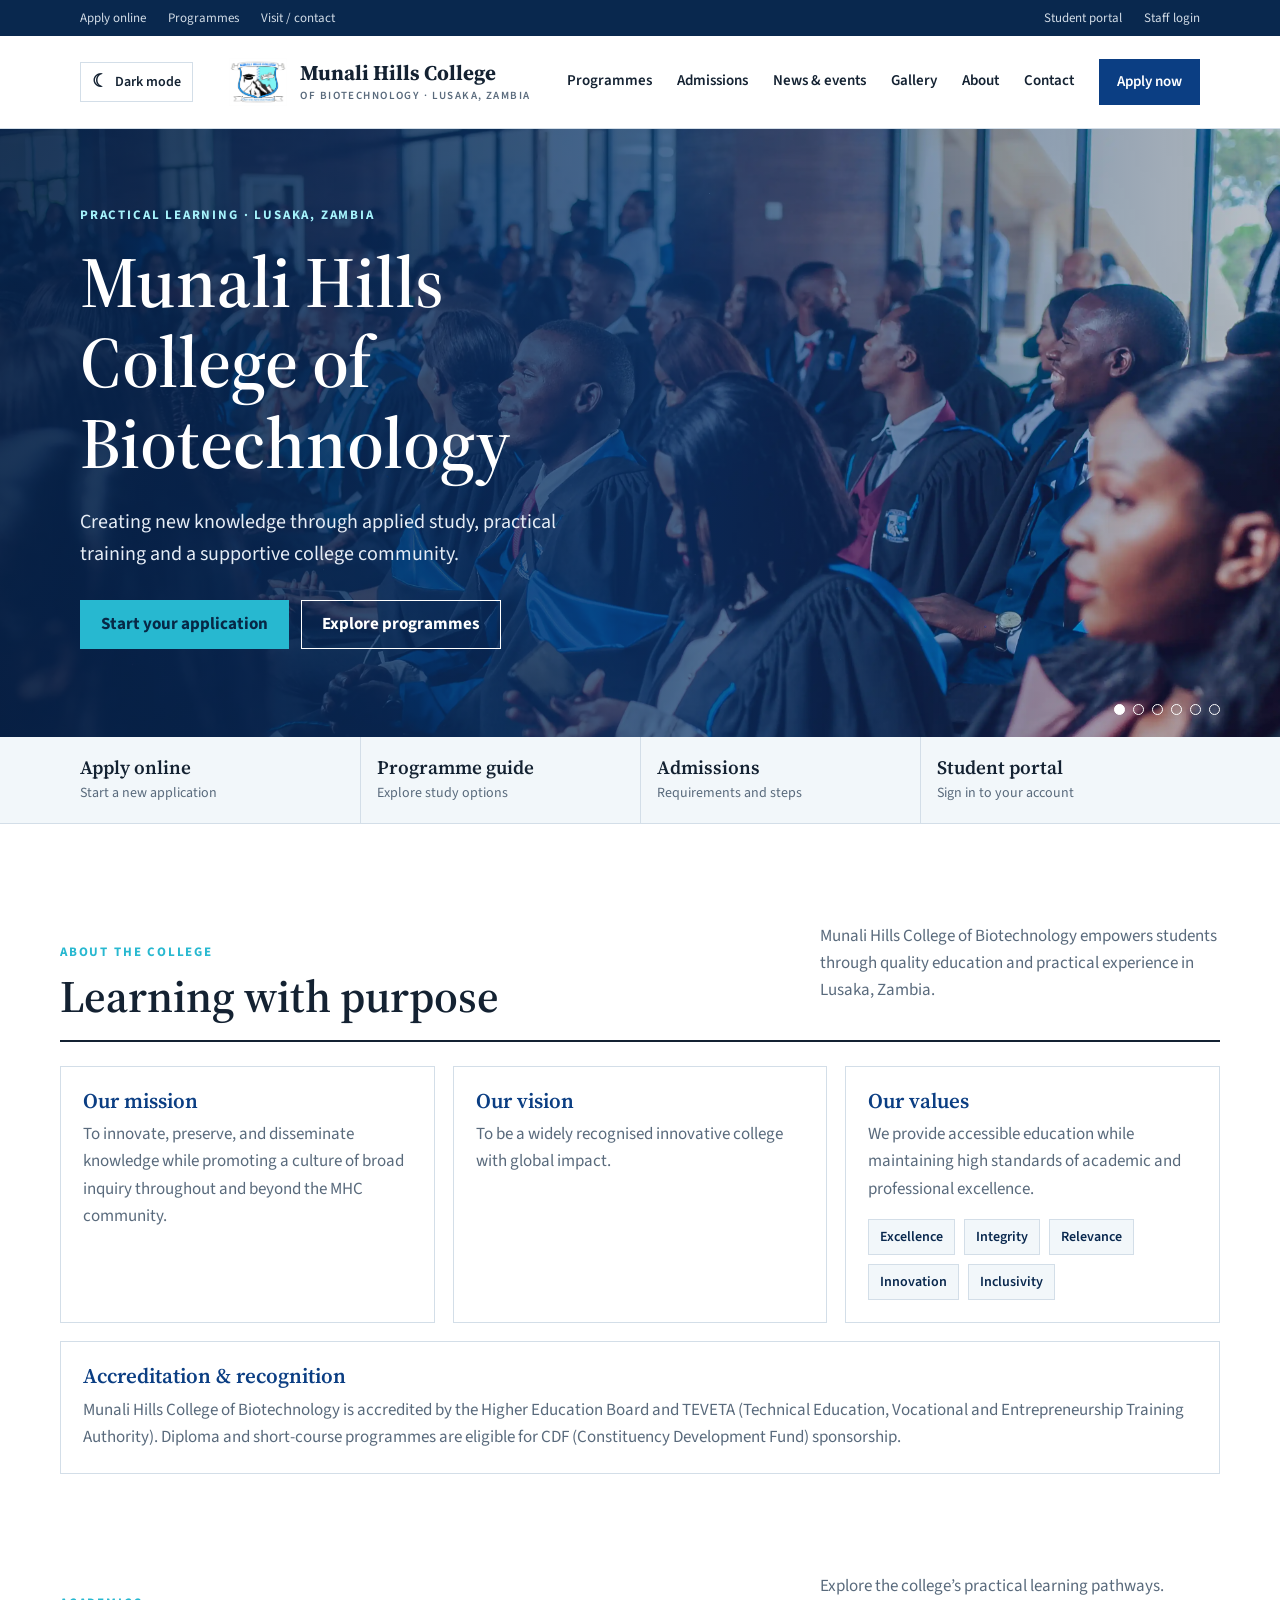
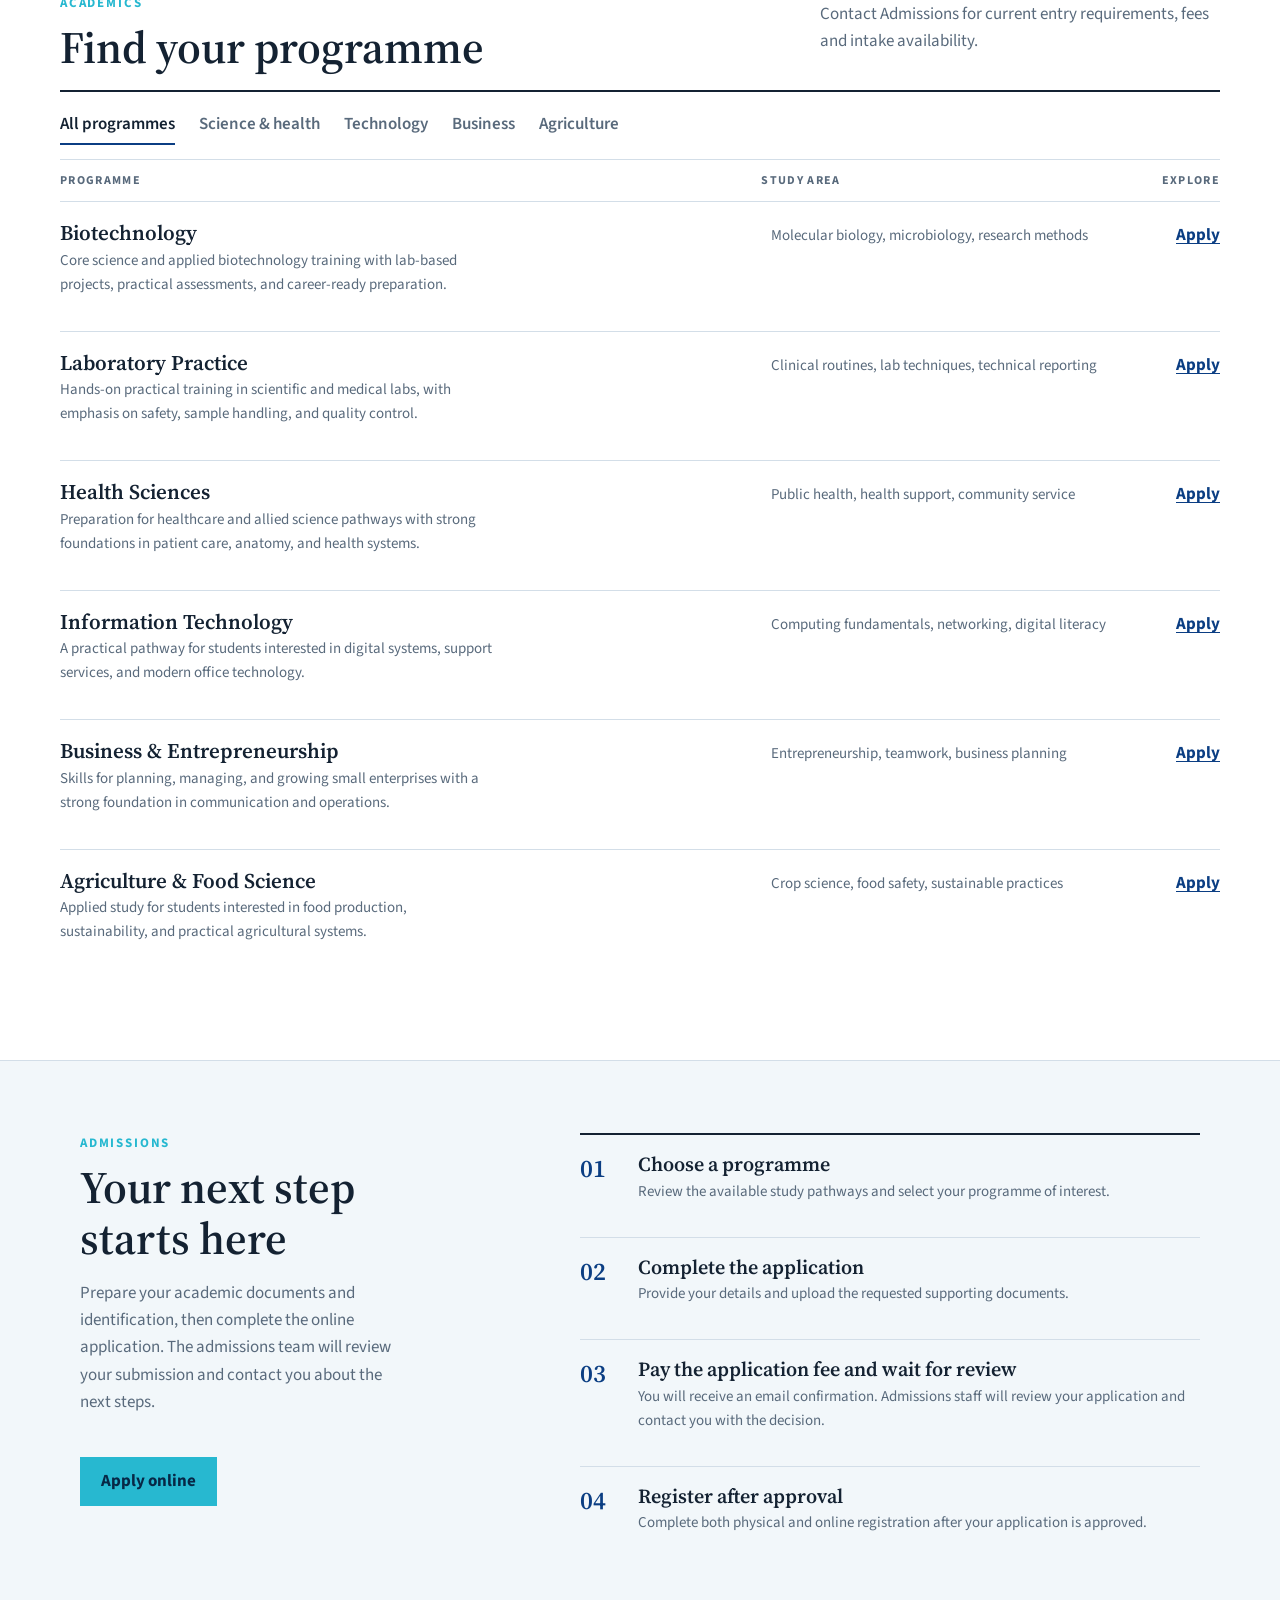
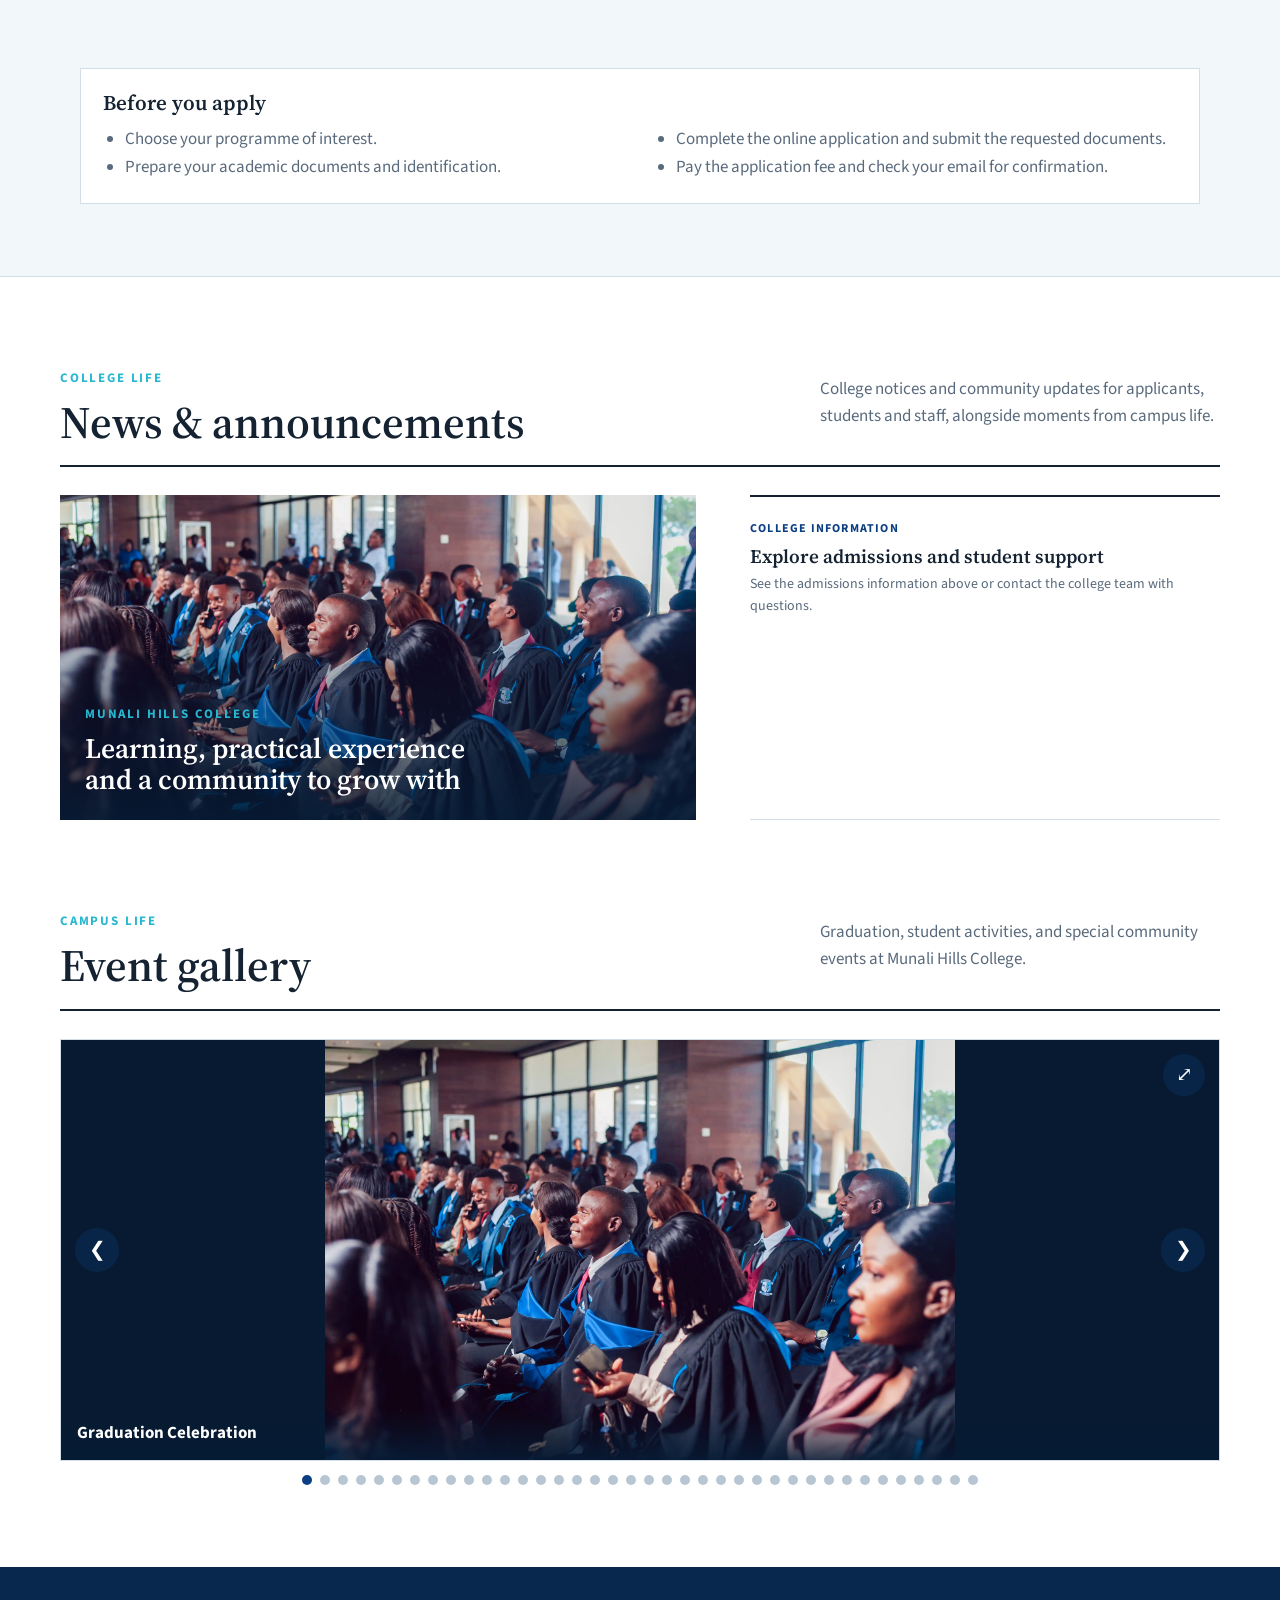
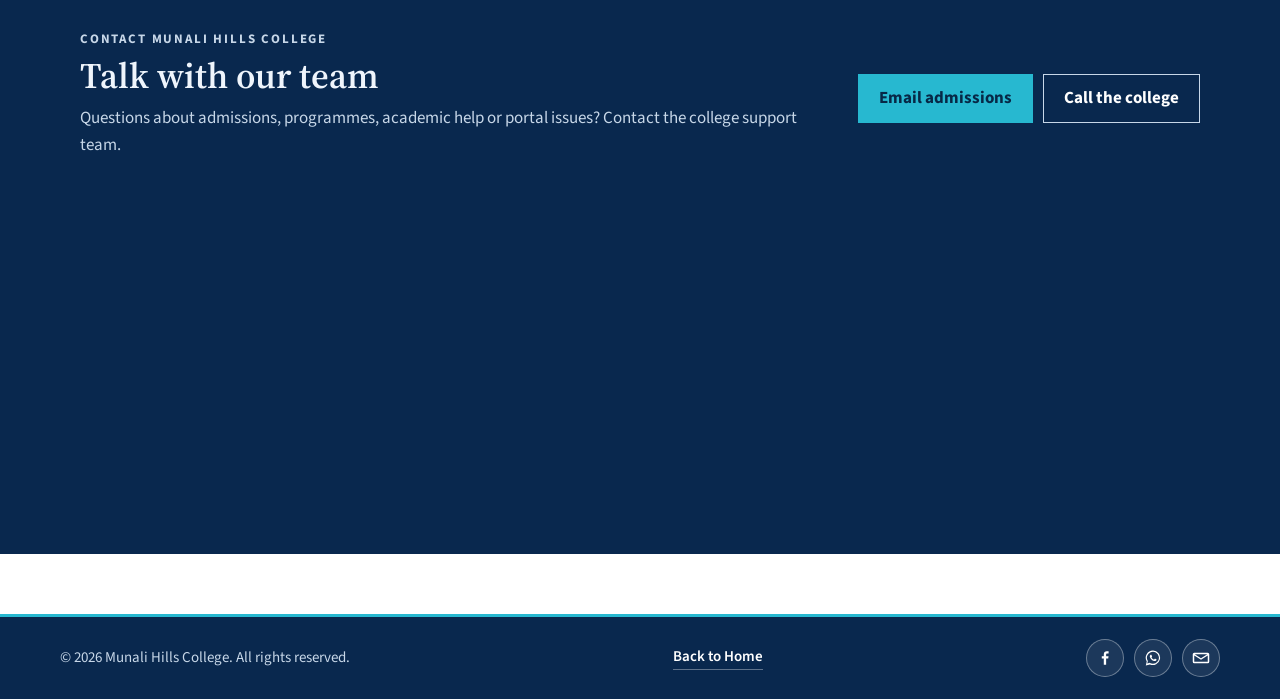
==== commit 63221031: "Update index.html" ====
--- a/index.html
+++ b/index.html
@@ -286,9 +286,11 @@
         <section class="hero full" aria-labelledby="heroTitle">
             <div class="hero-slides" aria-hidden="true">
             <div class="hero-slide active" style="background-image:url('gradyating%20students.webp')"></div>
-            <div class="hero-slide" style="background-image:url('student%202.webp')"></div>
-            <div class="hero-slide" style="background-image:url('principle.webp')"></div>
             <div class="hero-slide" style="background-image:url('student%205.webp')"></div>
+            <div class="hero-slide" style="background-image:url('FB_IMG_1782737962760.webp')"></div>
+            <div class="hero-slide" style="background-image:url('poetry 1.webp')"></div>
+            <div class="hero-slide" style="background-image:url('login.webp')"></div>
+            <div class="hero-slide" style="background-image:url('login.webp')"></div>
             </div>
             <div class="hero-dots" role="group" aria-label="Hero images"></div>
             <div class="wrap"><div class="hero-copy">
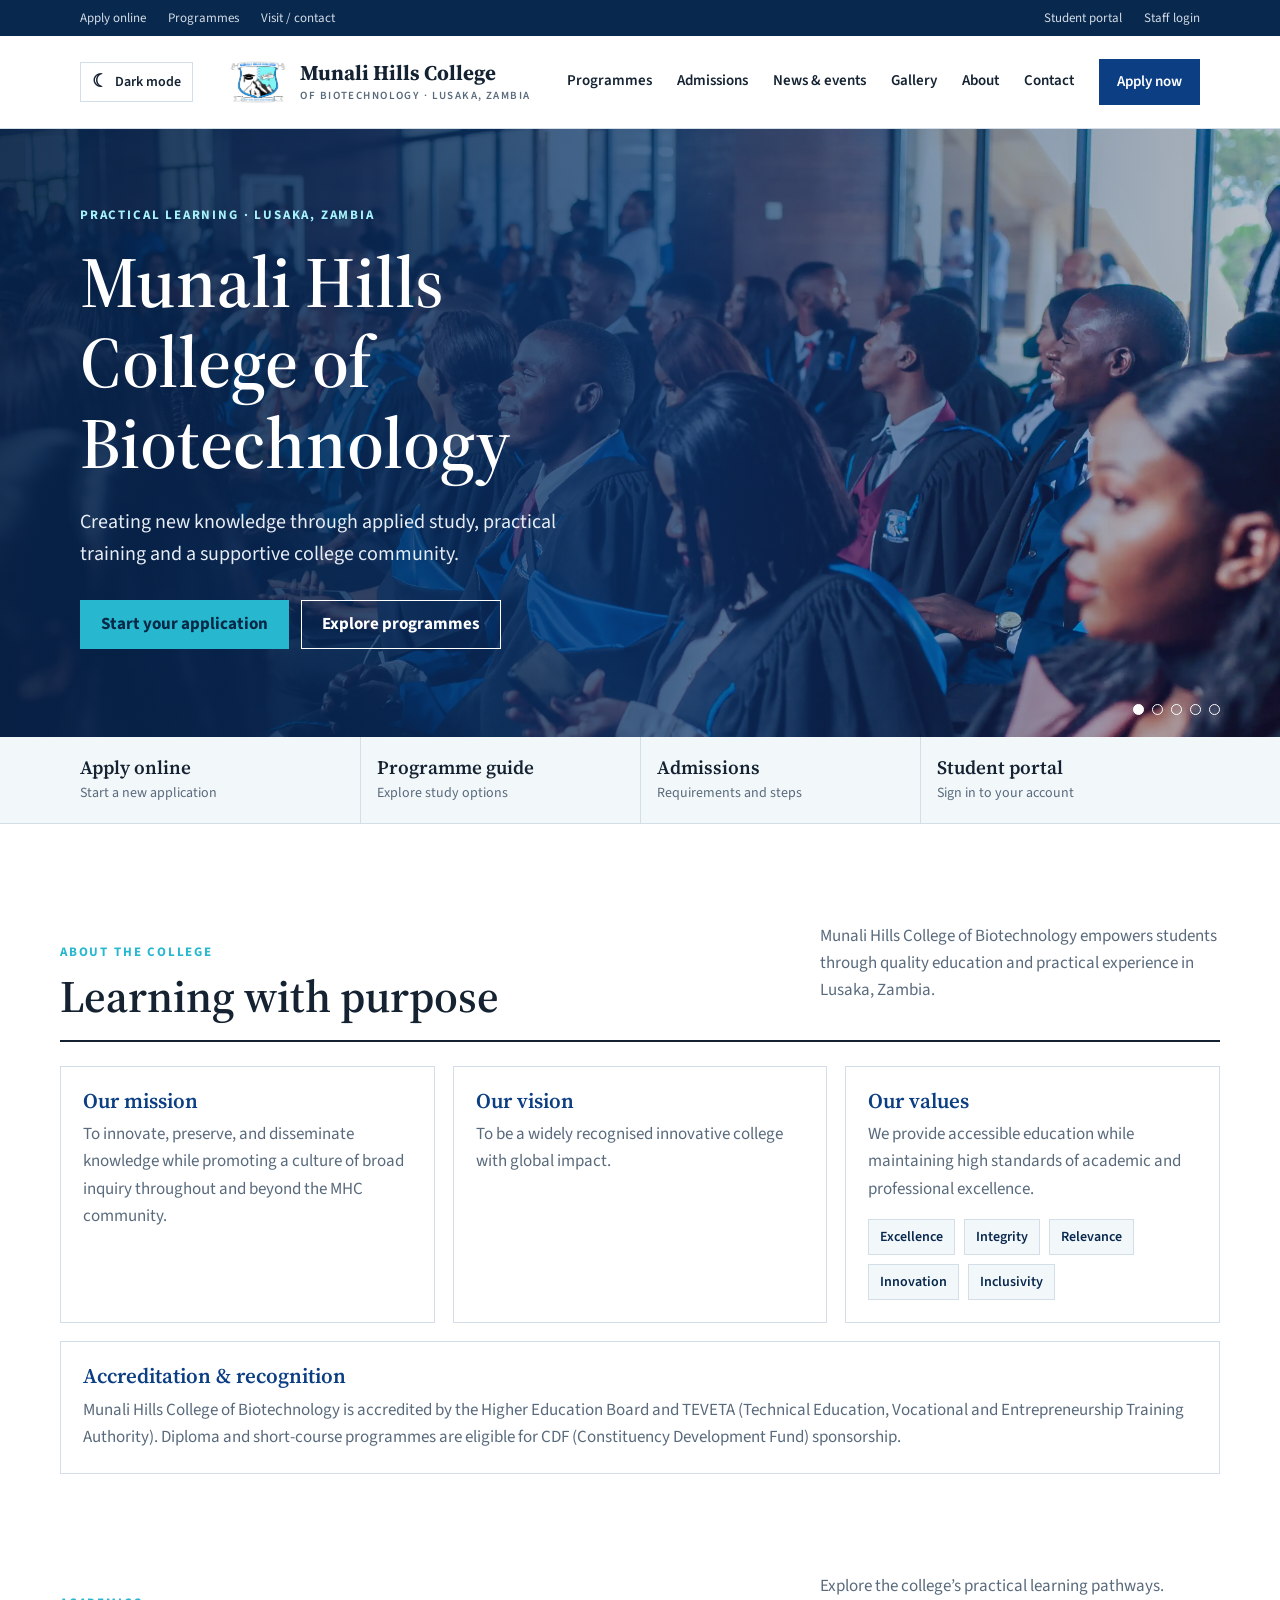
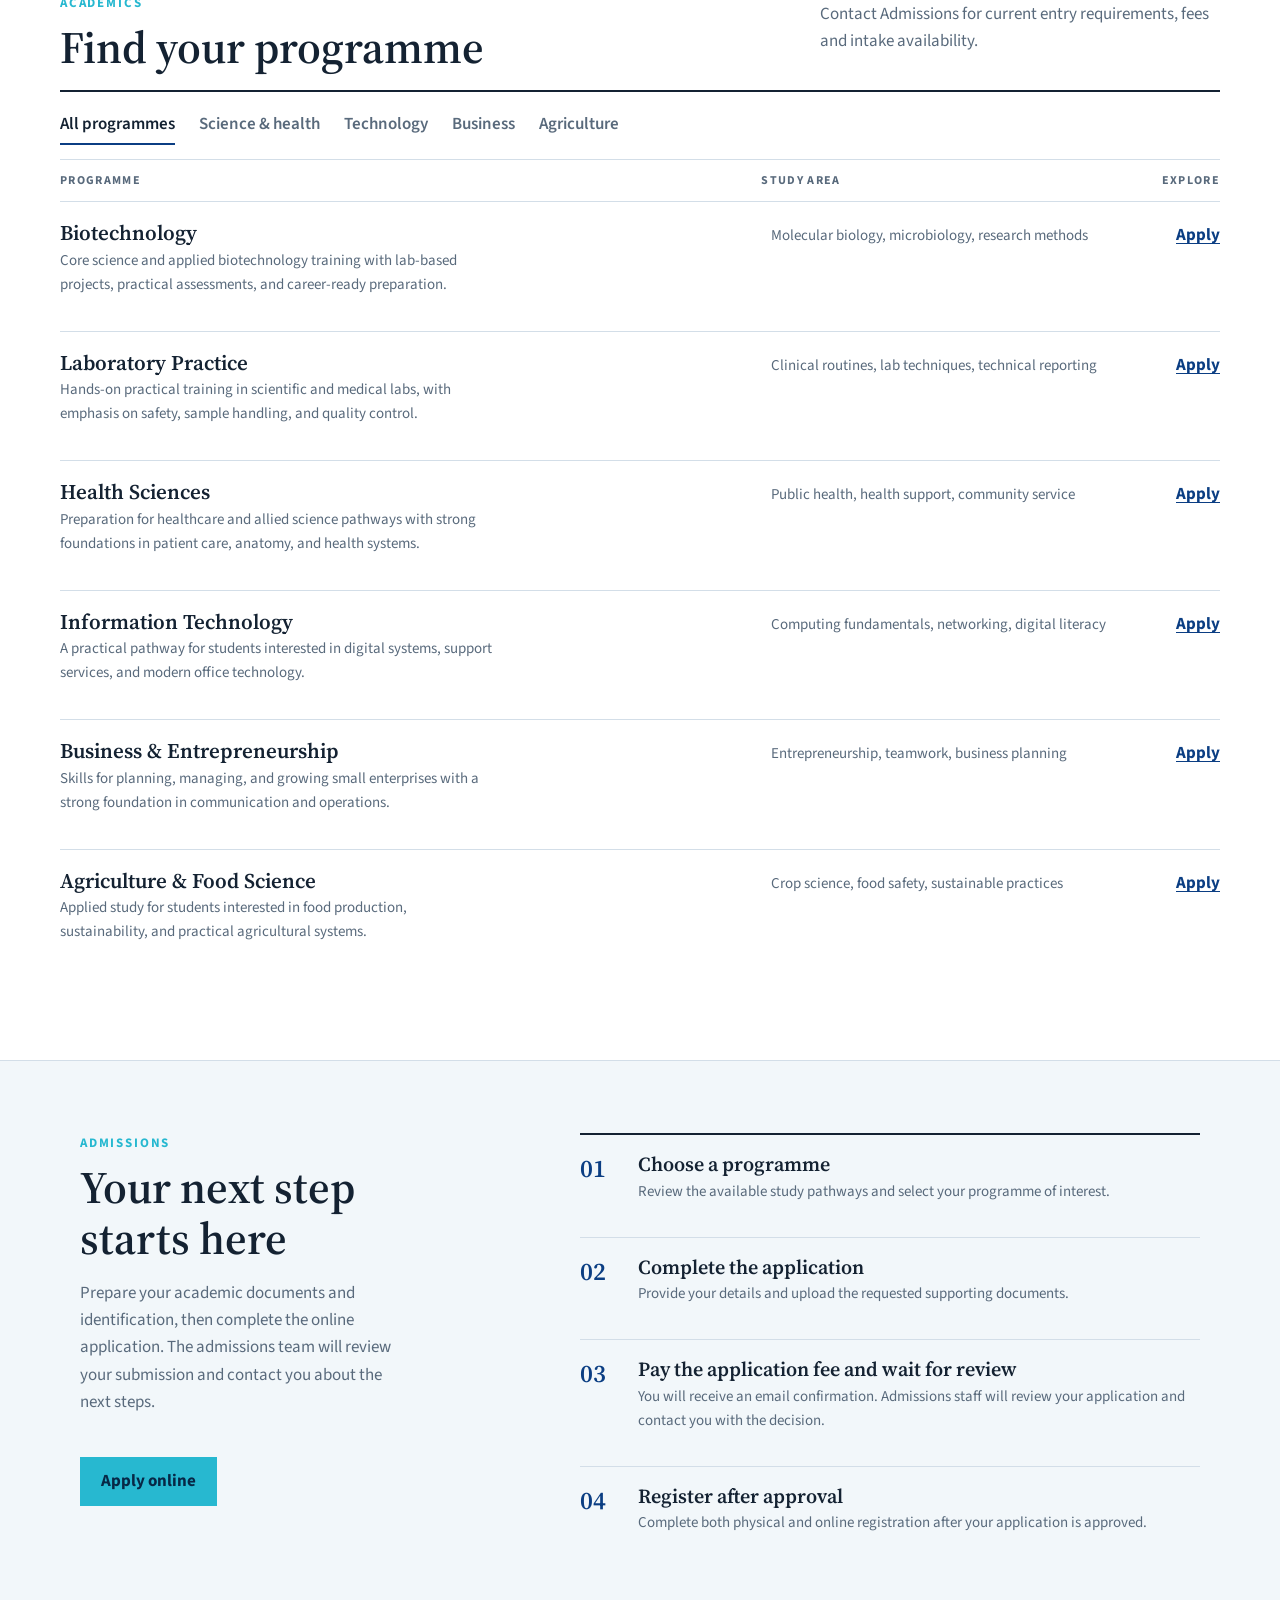
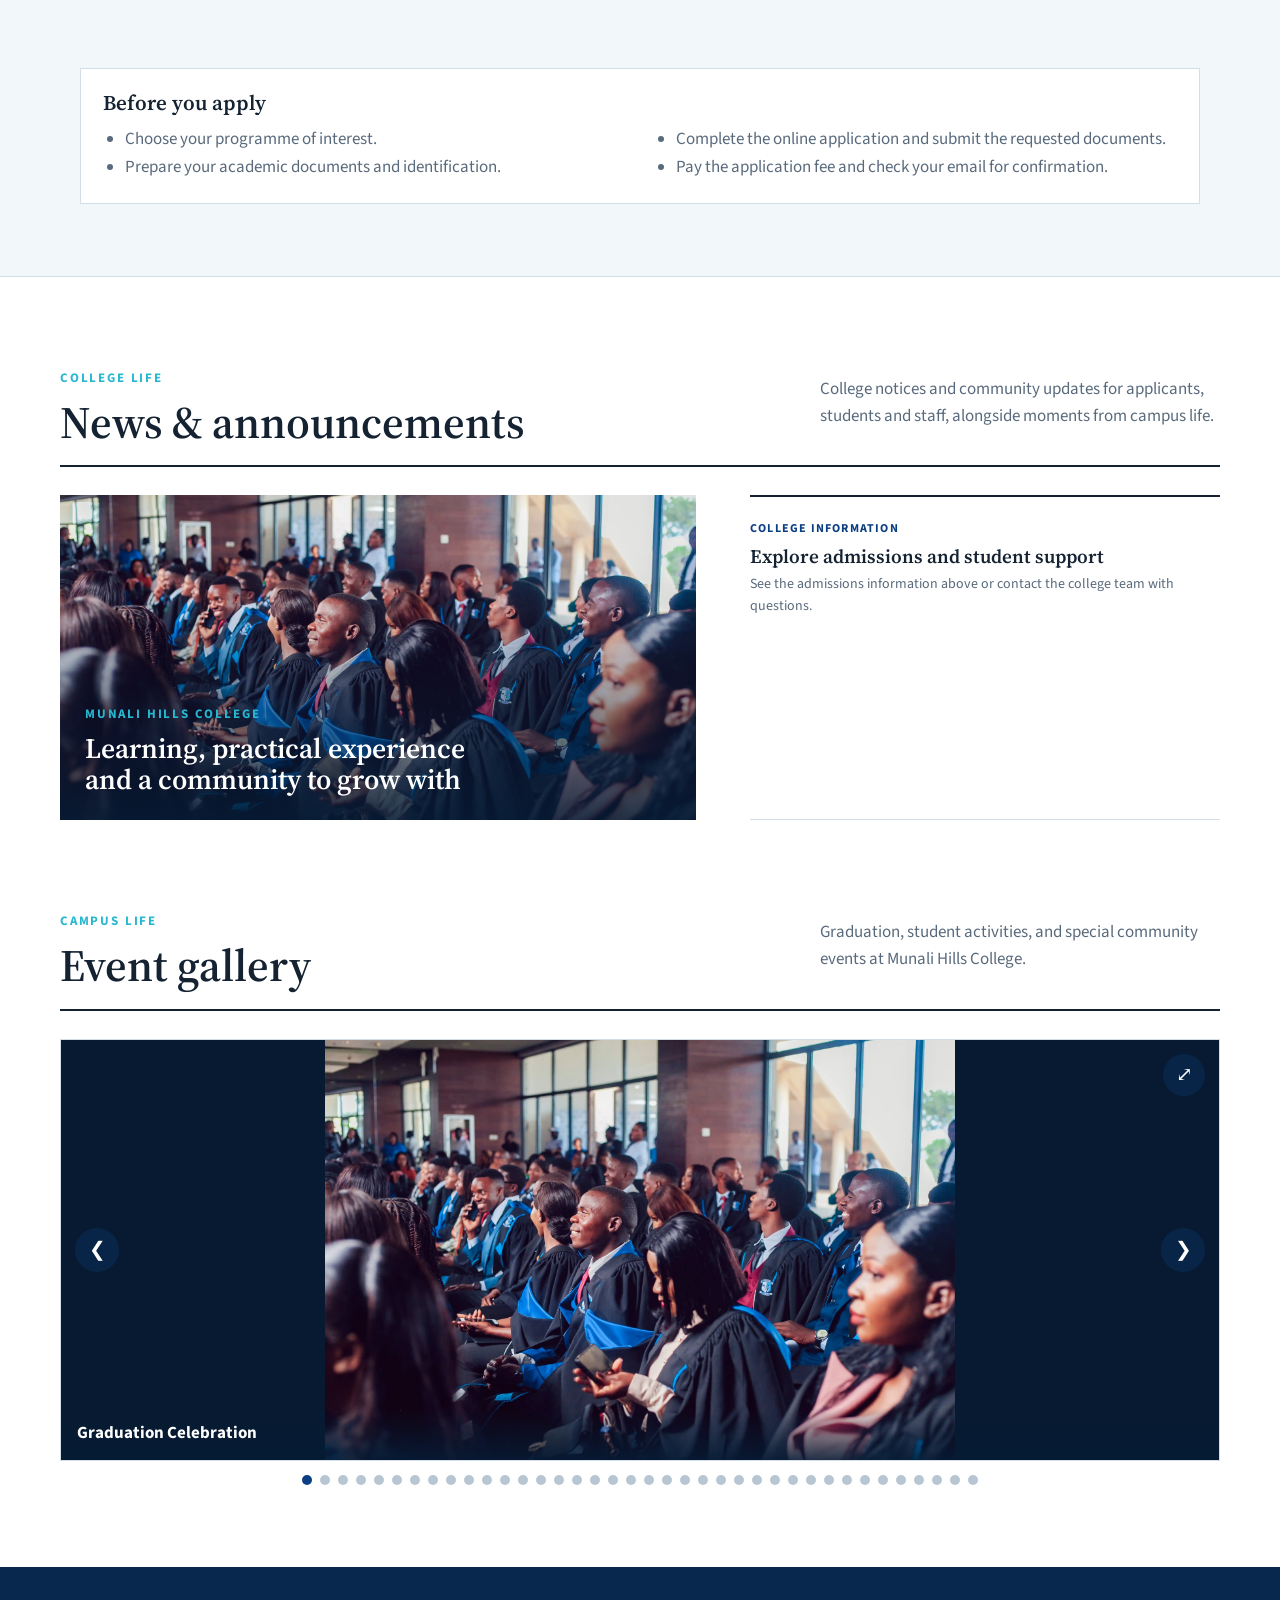
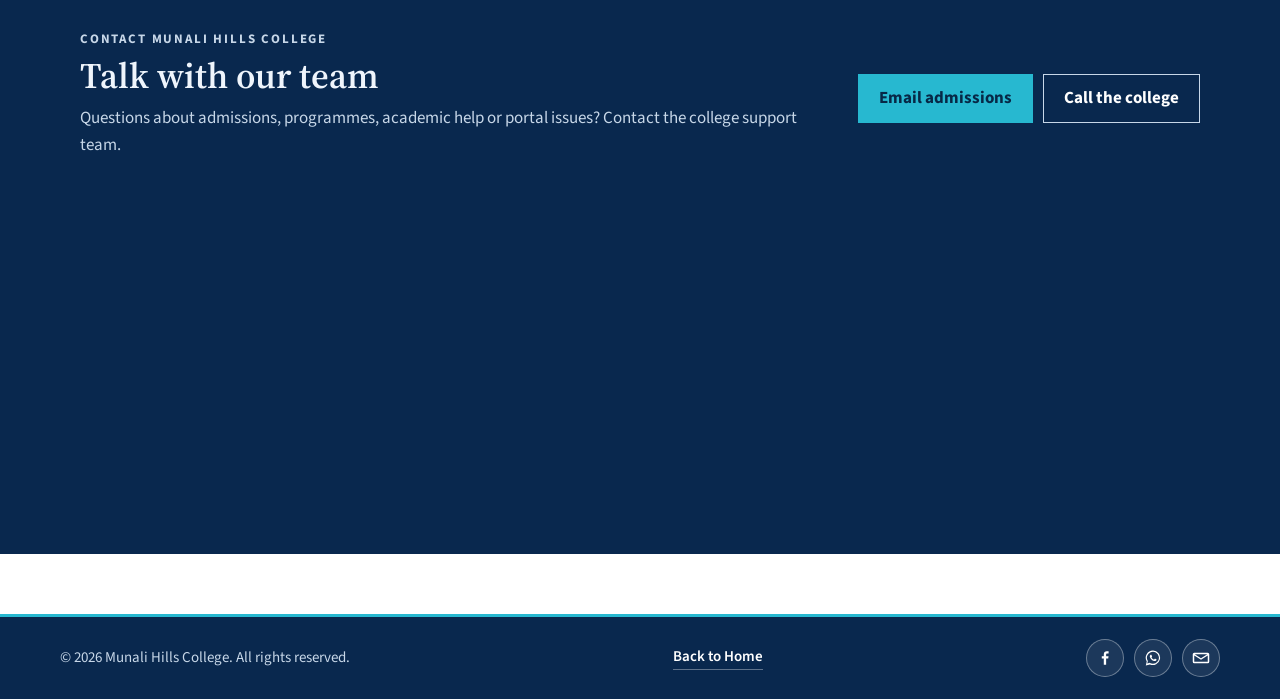
==== commit d5c38c1f: "Update index.html" ====
--- a/index.html
+++ b/index.html
@@ -287,10 +287,9 @@
             <div class="hero-slides" aria-hidden="true">
             <div class="hero-slide active" style="background-image:url('gradyating%20students.webp')"></div>
             <div class="hero-slide" style="background-image:url('student%205.webp')"></div>
-            <div class="hero-slide" style="background-image:url('FB_IMG_1782737962760.webp')"></div>
             <div class="hero-slide" style="background-image:url('poetry 1.webp')"></div>
-            <div class="hero-slide" style="background-image:url('login.webp')"></div>
-            <div class="hero-slide" style="background-image:url('login.webp')"></div>
+            <div class="hero-slide" style="background-image:url('login.jpg')"></div>
+            <div class="hero-slide" style="background-image:url('FB_IMG_1782737962760.jpg')"></div>
             </div>
             <div class="hero-dots" role="group" aria-label="Hero images"></div>
             <div class="wrap"><div class="hero-copy">
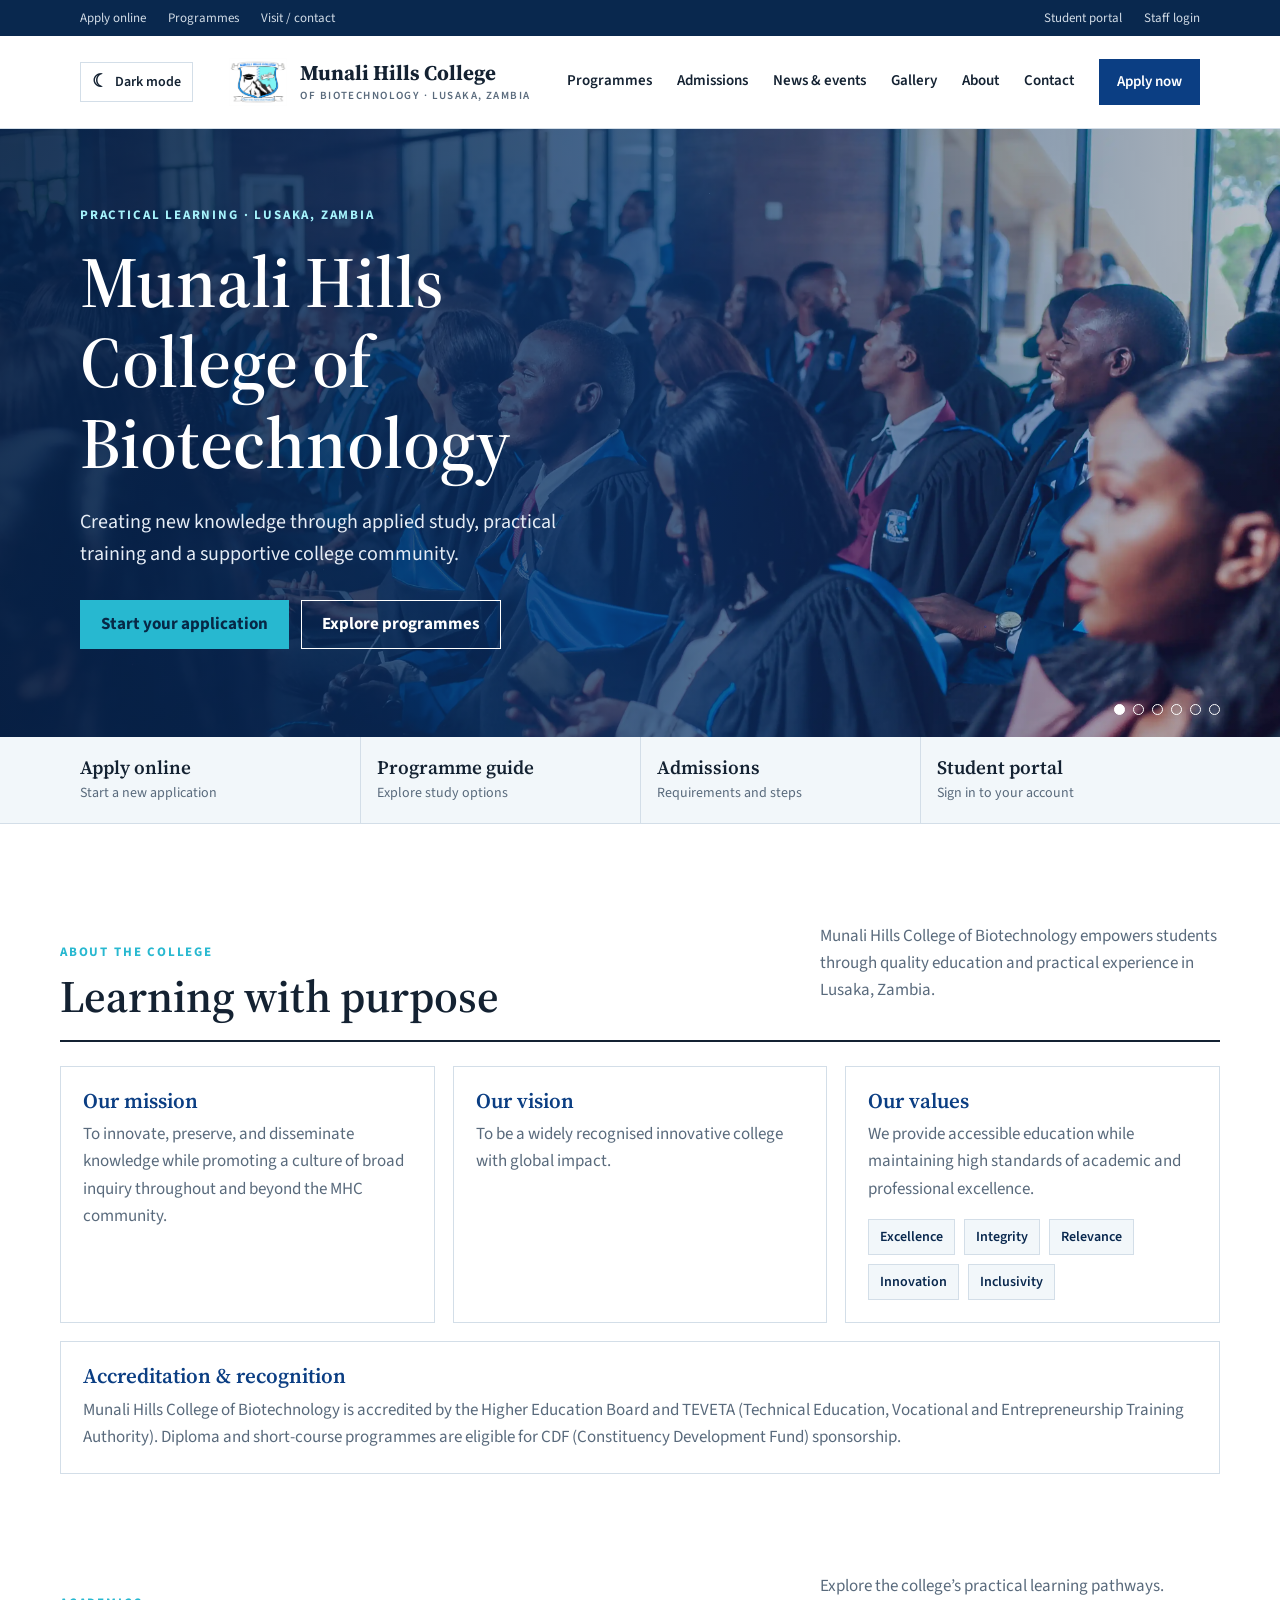
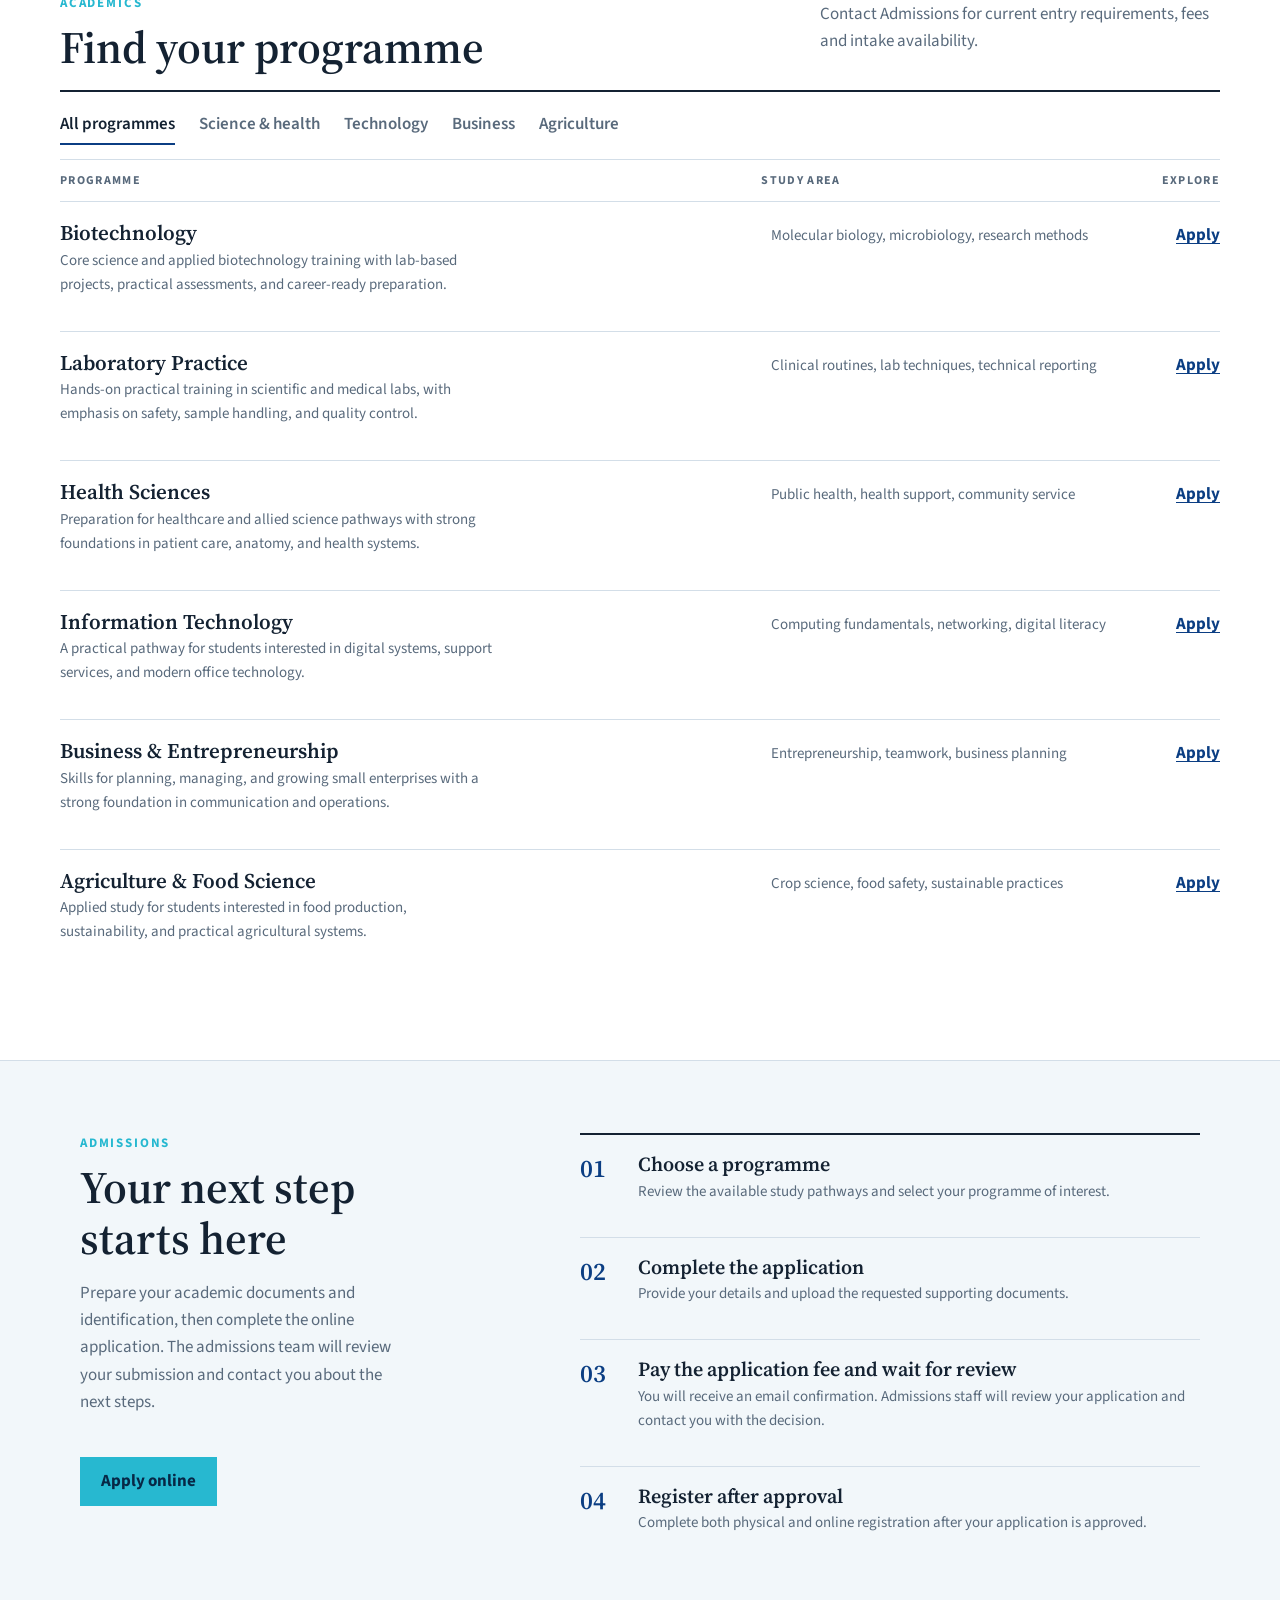
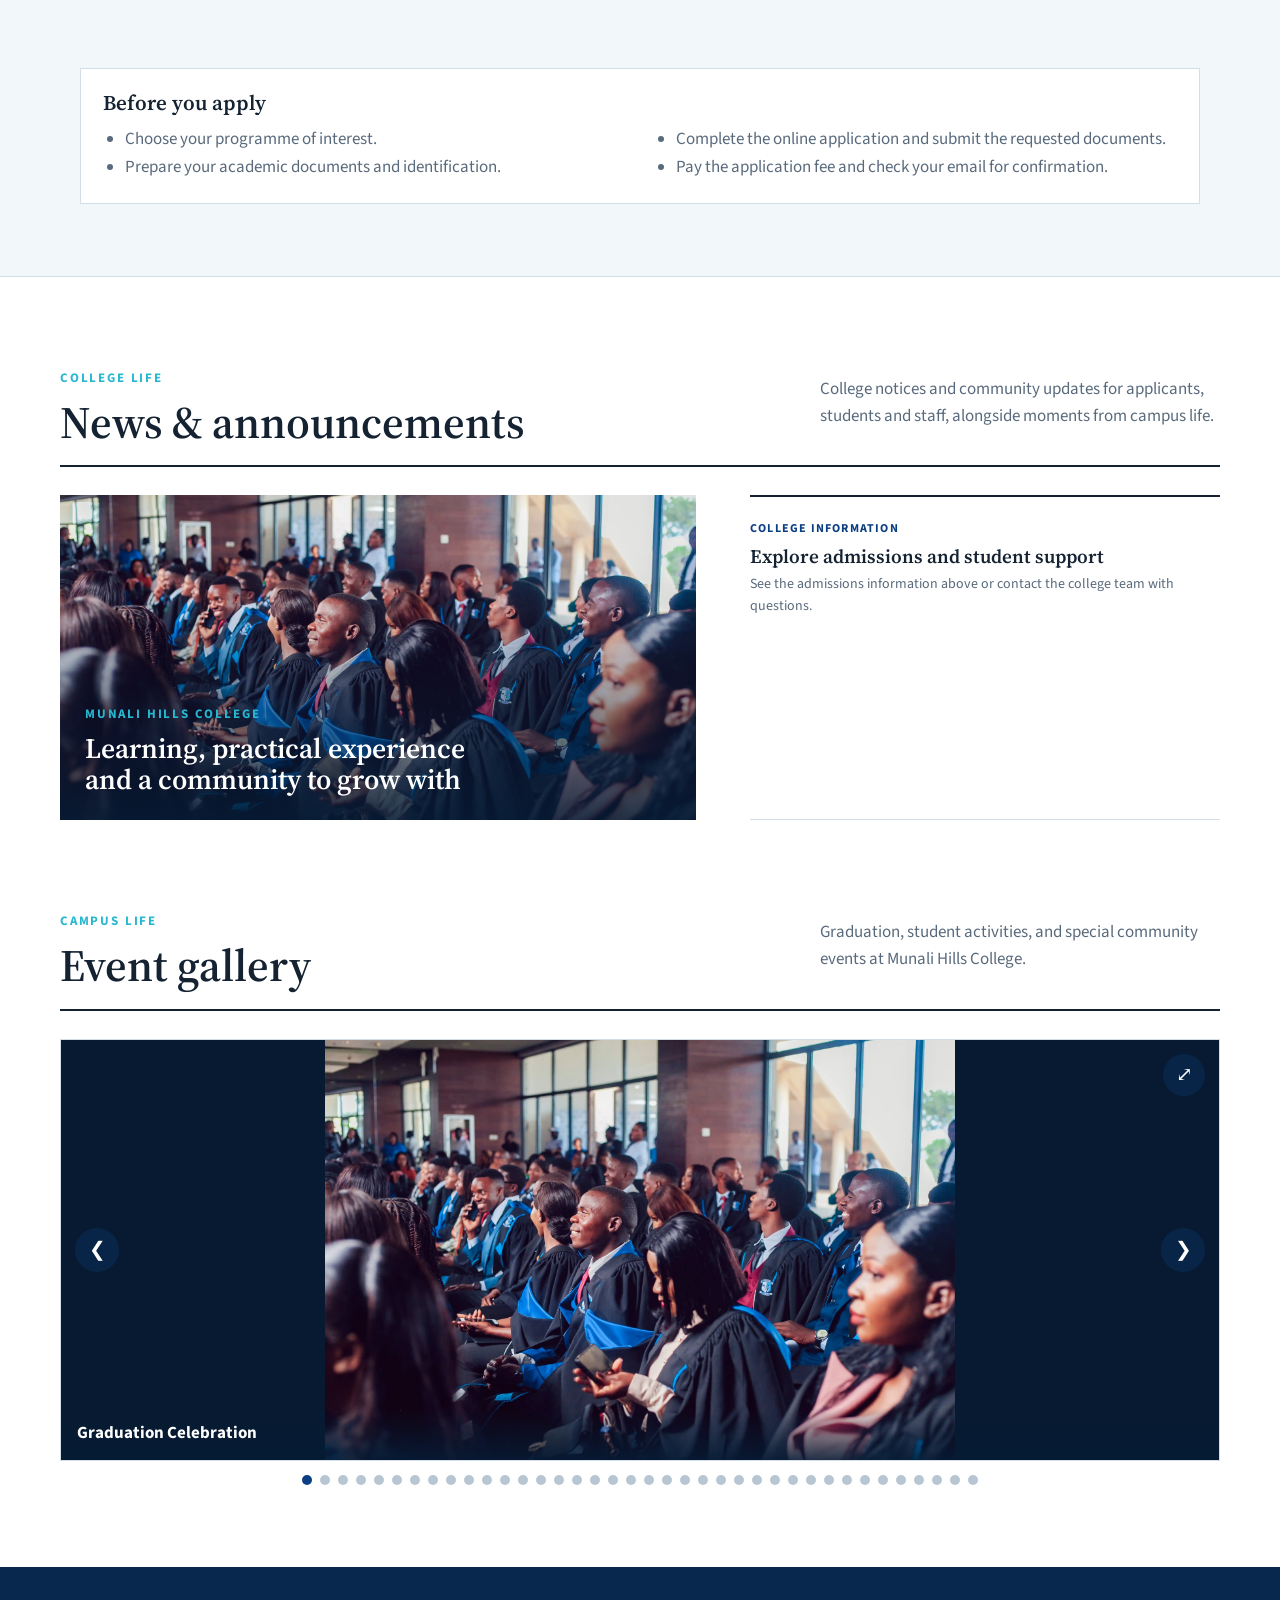
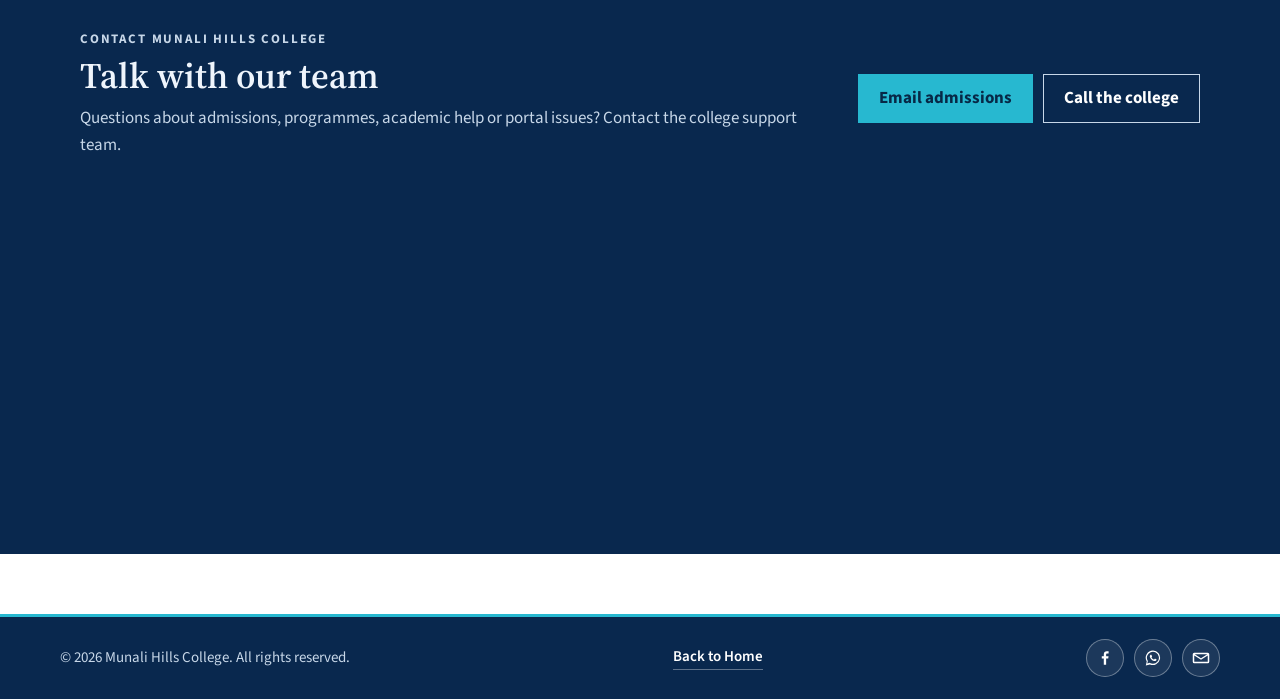
==== commit cbc0c2a1: "Update index.html" ====
--- a/index.html
+++ b/index.html
@@ -290,6 +290,7 @@
             <div class="hero-slide" style="background-image:url('poetry 1.webp')"></div>
             <div class="hero-slide" style="background-image:url('login.jpg')"></div>
             <div class="hero-slide" style="background-image:url('FB_IMG_1782737962760.jpg')"></div>
+             <div class="hero-slide" style="background-image:url('18.jpg')"></div>
             </div>
             <div class="hero-dots" role="group" aria-label="Hero images"></div>
             <div class="wrap"><div class="hero-copy">
